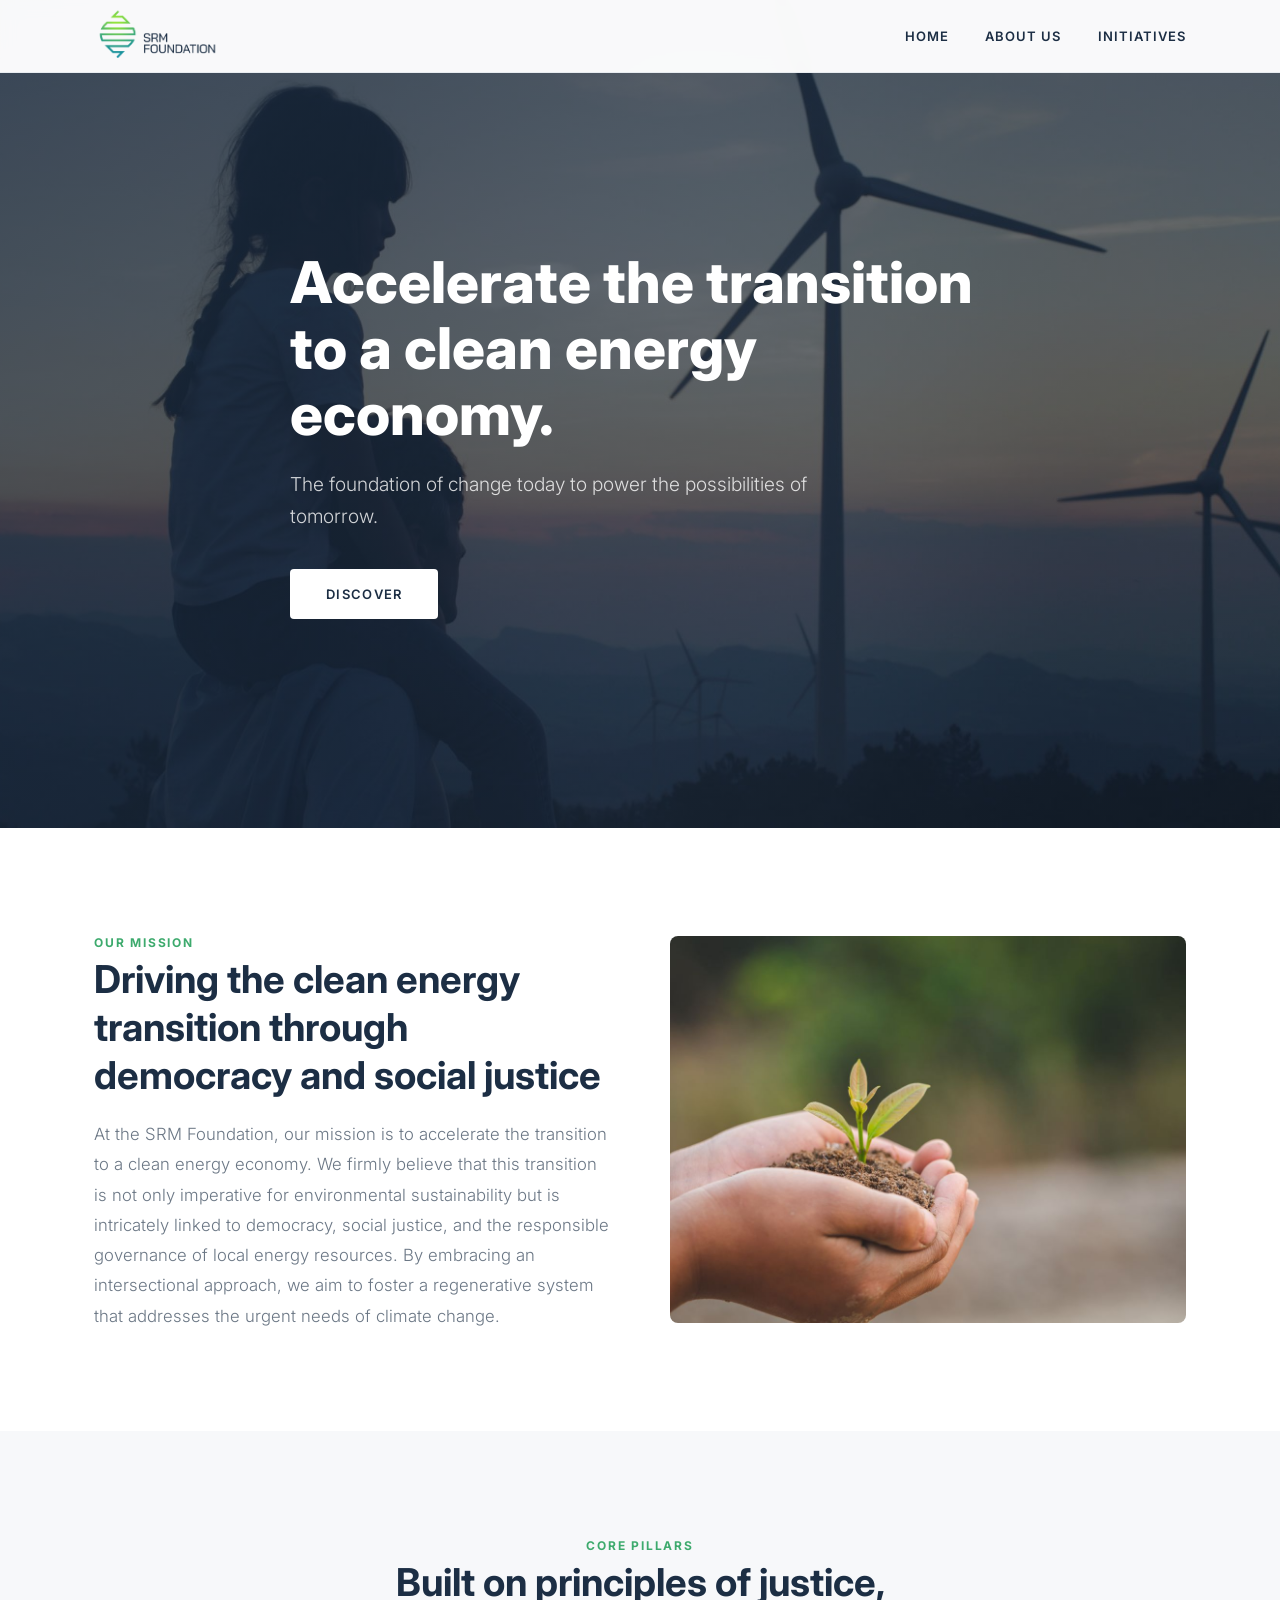
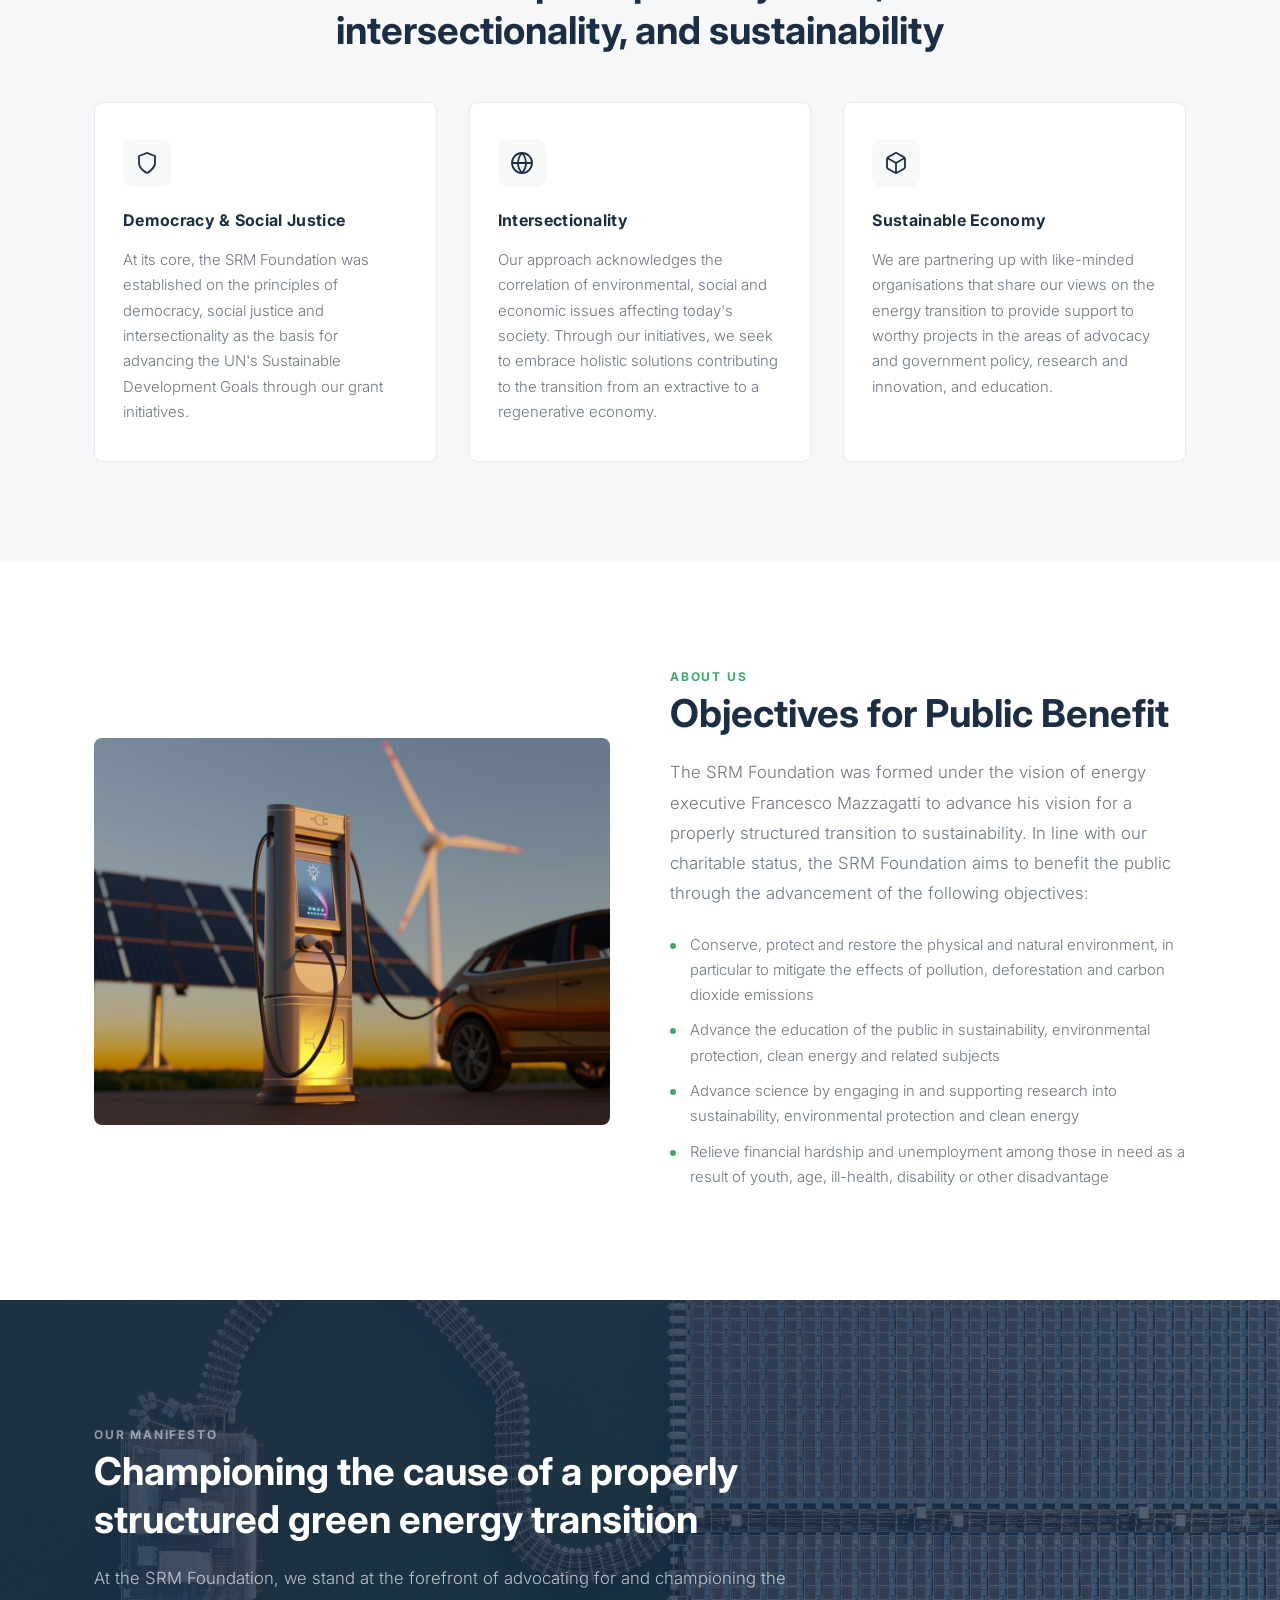
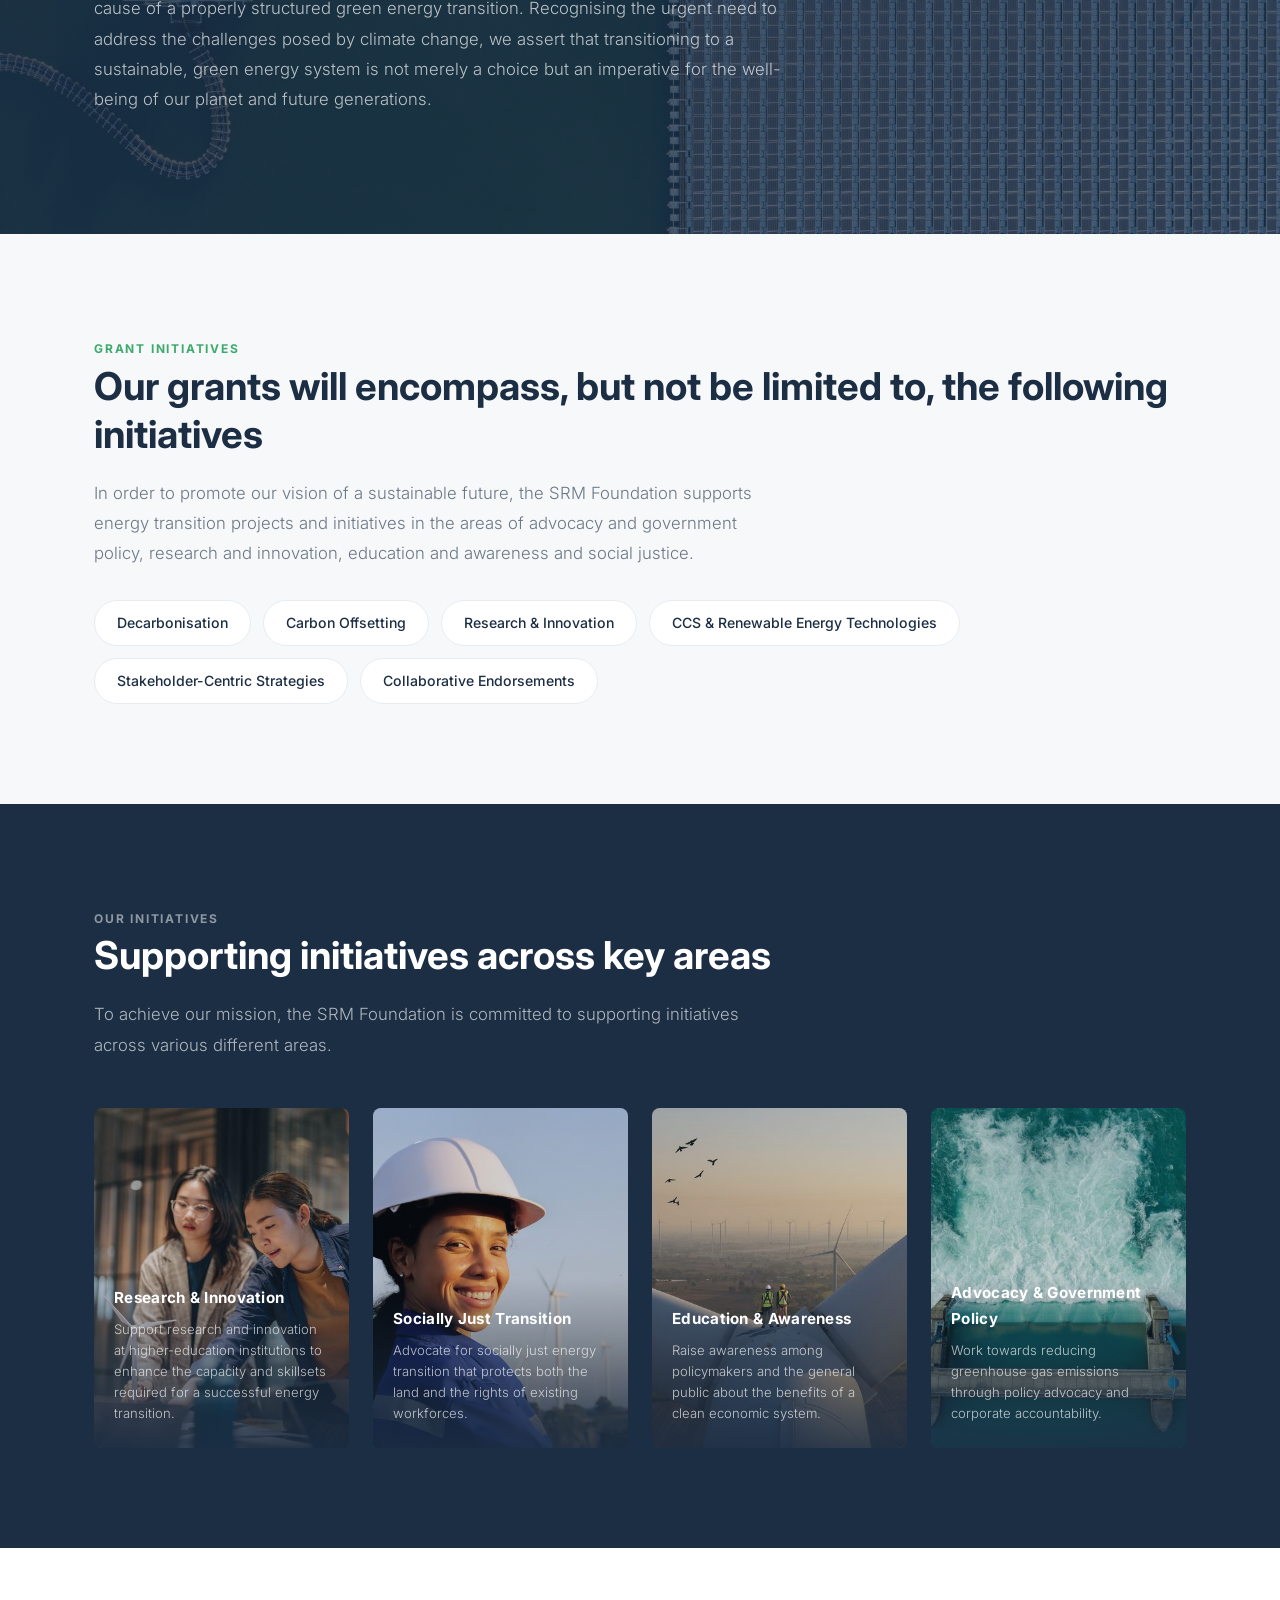
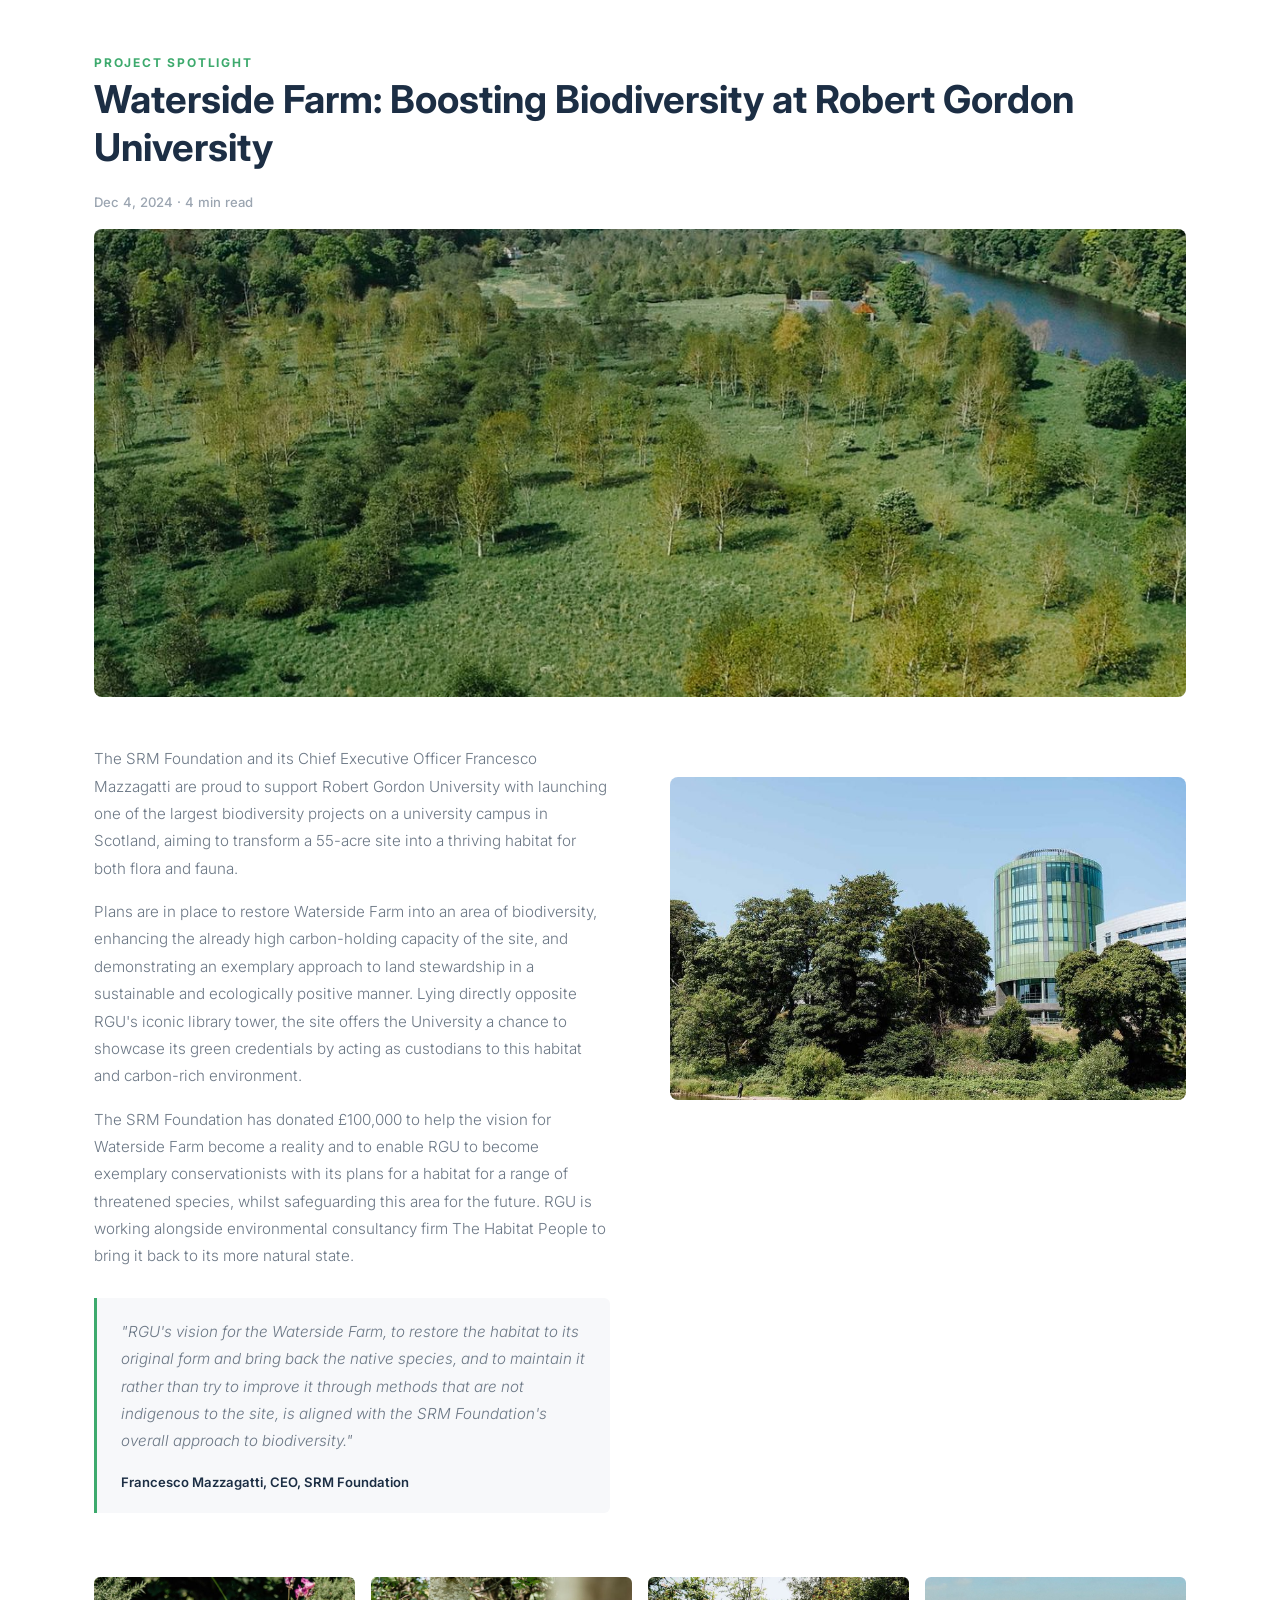
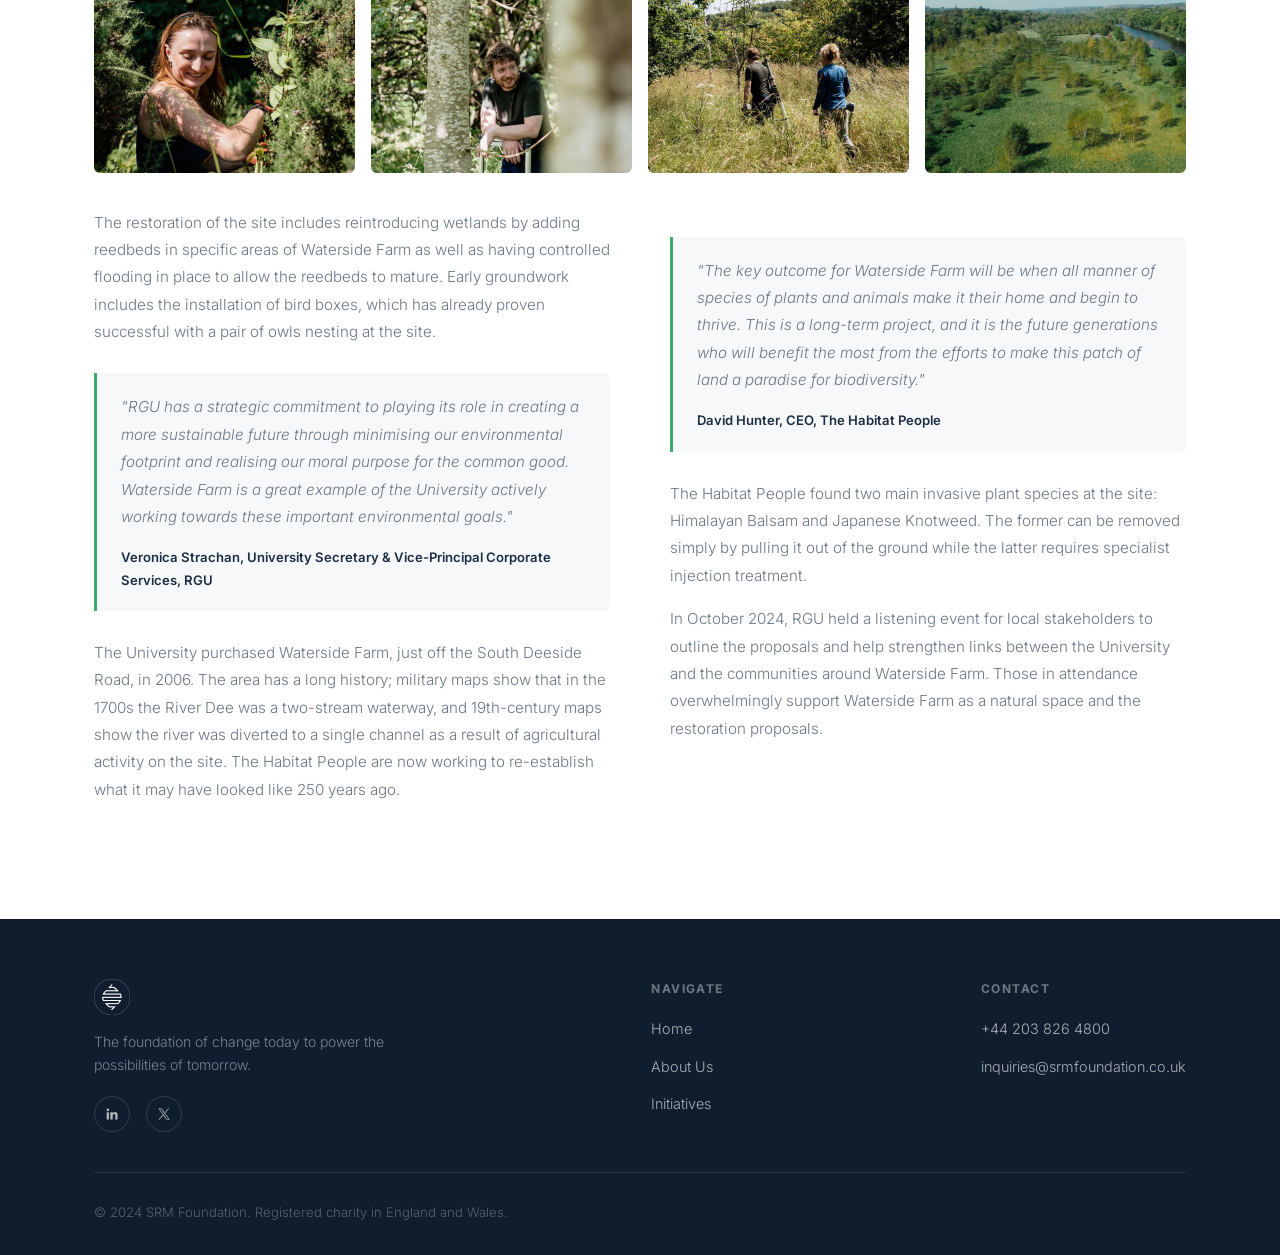
==== index.html @ 743126dc "ini" ====
<!DOCTYPE html>
<html lang="en">
<head>
<meta charset="UTF-8">
<meta name="viewport" content="width=device-width, initial-scale=1.0">
<title>SRM Foundation - Accelerating the Clean Energy Transition</title>
<link rel="icon" type="image/png" href="img/dark-logo.png">
<link href="https://fonts.googleapis.com/css2?family=Inter:wght@300;400;500;600;700;800&display=swap" rel="stylesheet">
<link rel="stylesheet" href="css/styles.css">
</head>
<body>

<!-- NAV -->
<nav id="navbar">
  <div class="nav-inner">
    <a href="#home" class="nav-logo">
      <img src="img/main-logo.png" alt="SRM Foundation">
    </a>
    <button class="nav-toggle" id="navToggle" aria-label="Menu">
      <span></span>
    </button>
    <ul class="nav-links" id="navLinks">
      <li><a href="#home">Home</a></li>
      <li><a href="#about">About Us</a></li>
      <li><a href="#initiatives">Initiatives</a></li>
    </ul>
  </div>
</nav>

<!-- HERO -->
<section class="hero" id="home">
  <div class="hero-bg"></div>
  <div class="hero-content">
    <h1>Accelerate the transition to a clean energy economy.</h1>
    <p>The foundation of change today to power the possibilities of tomorrow.</p>
    <a href="#about" class="btn btn-primary">Discover</a>
  </div>
</section>

<!-- MISSION -->
<section class="mission" id="mission">
  <div class="container">
    <div class="mission-grid">
      <div>
        <span class="section-label">Our Mission</span>
        <h2 class="section-heading">Driving the clean energy transition through democracy and social justice</h2>
        <p class="section-text">At the SRM Foundation, our mission is to accelerate the transition to a clean energy economy. We firmly believe that this transition is not only imperative for environmental sustainability but is intricately linked to democracy, social justice, and the responsible governance of local energy resources. By embracing an intersectional approach, we aim to foster a regenerative system that addresses the urgent needs of climate change.</p>
      </div>
      <div class="mission-image">
        <img src="img/seedling.jpg" alt="Hands holding a seedling - growth and sustainability">
      </div>
    </div>
  </div>
</section>

<!-- PILLARS -->
<section class="pillars" id="pillars">
  <div class="container">
    <div style="text-align:center; max-width:680px; margin:0 auto 0;">
      <span class="section-label">Core Pillars</span>
      <h2 class="section-heading">Built on principles of justice, intersectionality, and sustainability</h2>
    </div>
    <div class="pillars-grid">
      <div class="pillar-card">
        <div class="pillar-icon">
          <svg viewBox="0 0 24 24"><path d="M12 22s8-4 8-10V5l-8-3-8 3v7c0 6 8 10 8 10z"/></svg>
        </div>
        <h3>Democracy &amp; Social Justice</h3>
        <p>At its core, the SRM Foundation was established on the principles of democracy, social justice and intersectionality as the basis for advancing the UN's Sustainable Development Goals through our grant initiatives.</p>
      </div>
      <div class="pillar-card">
        <div class="pillar-icon">
          <svg viewBox="0 0 24 24"><circle cx="12" cy="12" r="10"/><path d="M2 12h20M12 2a15.3 15.3 0 0 1 4 10 15.3 15.3 0 0 1-4 10 15.3 15.3 0 0 1-4-10 15.3 15.3 0 0 1 4-10z"/></svg>
        </div>
        <h3>Intersectionality</h3>
        <p>Our approach acknowledges the correlation of environmental, social and economic issues affecting today's society. Through our initiatives, we seek to embrace holistic solutions contributing to the transition from an extractive to a regenerative economy.</p>
      </div>
      <div class="pillar-card">
        <div class="pillar-icon">
          <svg viewBox="0 0 24 24"><path d="M21 16V8a2 2 0 0 0-1-1.73l-7-4a2 2 0 0 0-2 0l-7 4A2 2 0 0 0 3 8v8a2 2 0 0 0 1 1.73l7 4a2 2 0 0 0 2 0l7-4A2 2 0 0 0 21 16z"/><polyline points="3.27 6.96 12 12.01 20.73 6.96"/><line x1="12" y1="22.08" x2="12" y2="12"/></svg>
        </div>
        <h3>Sustainable Economy</h3>
        <p>We are partnering up with like-minded organisations that share our views on the energy transition to provide support to worthy projects in the areas of advocacy and government policy, research and innovation, and education.</p>
      </div>
    </div>
  </div>
</section>

<!-- ABOUT -->
<section class="about" id="about">
  <div class="container">
    <div class="about-grid">
      <div class="about-image">
        <img src="img/turbine-workers.jpg" alt="Engineers working on wind turbine">
      </div>
      <div>
        <span class="section-label">About Us</span>
        <h2 class="section-heading">Objectives for Public Benefit</h2>
        <p class="section-text">The SRM Foundation was formed under the vision of energy executive Francesco Mazzagatti to advance his vision for a properly structured transition to sustainability. In line with our charitable status, the SRM Foundation aims to benefit the public through the advancement of the following objectives:</p>
        <ul class="objectives-list">
          <li>Conserve, protect and restore the physical and natural environment, in particular to mitigate the effects of pollution, deforestation and carbon dioxide emissions</li>
          <li>Advance the education of the public in sustainability, environmental protection, clean energy and related subjects</li>
          <li>Advance science by engaging in and supporting research into sustainability, environmental protection and clean energy</li>
          <li>Relieve financial hardship and unemployment among those in need as a result of youth, age, ill-health, disability or other disadvantage</li>
        </ul>
      </div>
    </div>
  </div>
</section>

<!-- MANIFESTO -->
<section class="manifesto">
  <div class="container">
    <span class="section-label">Our Manifesto</span>
    <h2 class="section-heading">Championing the cause of a properly structured green energy transition</h2>
    <p class="section-text">At the SRM Foundation, we stand at the forefront of advocating for and championing the cause of a properly structured green energy transition. Recognising the urgent need to address the challenges posed by climate change, we assert that transitioning to a sustainable, green energy system is not merely a choice but an imperative for the well-being of our planet and future generations.</p>
  </div>
</section>

<!-- GRANTS -->
<section class="grants">
  <div class="container">
    <span class="section-label">Grant Initiatives</span>
    <h2 class="section-heading">Our grants will encompass, but not be limited to, the following initiatives</h2>
    <p class="section-text">In order to promote our vision of a sustainable future, the SRM Foundation supports energy transition projects and initiatives in the areas of advocacy and government policy, research and innovation, education and awareness and social justice.</p>
    <div class="grants-tags">
      <span>Decarbonisation</span>
      <span>Carbon Offsetting</span>
      <span>Research &amp; Innovation</span>
      <span>CCS &amp; Renewable Energy Technologies</span>
      <span>Stakeholder-Centric Strategies</span>
      <span>Collaborative Endorsements</span>
    </div>
  </div>
</section>

<!-- INITIATIVES -->
<section class="initiatives" id="initiatives">
  <div class="container">
    <span class="section-label">Our Initiatives</span>
    <h2 class="section-heading">Supporting initiatives across key areas</h2>
    <p class="section-text">To achieve our mission, the SRM Foundation is committed to supporting initiatives across various different areas.</p>
    <div class="initiatives-grid">
      <div class="initiative-card">
        <img src="img/floating-solar.jpg" alt="Floating solar farm - Research &amp; Innovation">
        <div class="overlay">
          <h3>Research &amp; Innovation</h3>
          <p>Support research and innovation at higher-education institutions to enhance the capacity and skillsets required for a successful energy transition.</p>
        </div>
      </div>
      <div class="initiative-card">
        <img src="img/engineer-woman.jpg" alt="Wind energy engineer - Socially Just Transition">
        <div class="overlay">
          <h3>Socially Just Transition</h3>
          <p>Advocate for socially just energy transition that protects both the land and the rights of existing workforces.</p>
        </div>
      </div>
      <div class="initiative-card">
        <img src="img/team-meeting.jpg" alt="Team with wind turbine model - Education &amp; Awareness">
        <div class="overlay">
          <h3>Education &amp; Awareness</h3>
          <p>Raise awareness among policymakers and the general public about the benefits of a clean economic system.</p>
        </div>
      </div>
      <div class="initiative-card">
        <img src="img/hydro-dam.jpg" alt="Hydroelectric dam - Advocacy &amp; Government Policy">
        <div class="overlay">
          <h3>Advocacy &amp; Government Policy</h3>
          <p>Work towards reducing greenhouse gas emissions through policy advocacy and corporate accountability.</p>
        </div>
      </div>
    </div>
  </div>
</section>

<!-- PROJECT SPOTLIGHT -->
<section class="project">
  <div class="container">
    <span class="section-label">Project Spotlight</span>
    <h2 class="section-heading">Waterside Farm: Boosting Biodiversity at Robert Gordon University</h2>
    <p class="project-meta" style="margin-top:8px;">Dec 4, 2024 · 4 min read</p>

    <div class="project-hero-img">
      <img src="img/rgu-01.jpg" alt="Aerial view of Waterside Farm - 55 acres alongside the River Dee">
    </div>

    <div class="project-layout">
      <div class="project-body">
        <p>The SRM Foundation and its Chief Executive Officer Francesco Mazzagatti are proud to support Robert Gordon University with launching one of the largest biodiversity projects on a university campus in Scotland, aiming to transform a 55-acre site into a thriving habitat for both flora and fauna.</p>
        <p>Plans are in place to restore Waterside Farm into an area of biodiversity, enhancing the already high carbon-holding capacity of the site, and demonstrating an exemplary approach to land stewardship in a sustainable and ecologically positive manner. Lying directly opposite RGU's iconic library tower, the site offers the University a chance to showcase its green credentials by acting as custodians to this habitat and carbon-rich environment.</p>
        <p>The SRM Foundation has donated £100,000 to help the vision for Waterside Farm become a reality and to enable RGU to become exemplary conservationists with its plans for a habitat for a range of threatened species, whilst safeguarding this area for the future. RGU is working alongside environmental consultancy firm The Habitat People to bring it back to its more natural state.</p>
        <div class="project-quote">
          <p>"RGU's vision for the Waterside Farm, to restore the habitat to its original form and bring back the native species, and to maintain it rather than try to improve it through methods that are not indigenous to the site, is aligned with the SRM Foundation's overall approach to biodiversity."</p>
          <cite>Francesco Mazzagatti, CEO, SRM Foundation</cite>
        </div>
      </div>
      <div class="project-inline-img">
        <img src="img/rgu-02.jpg" alt="RGU's iconic library tower overlooking the River Dee and surrounding greenery">
      </div>
    </div>

    <div class="project-gallery">
      <img src="img/rgu-03.jpg" alt="Conservation volunteer working with native plants at Waterside Farm">
      <img src="img/rgu-04.jpg" alt="The Habitat People team member among the trees at Waterside Farm">
      <img src="img/rgu-05.jpg" alt="Fieldwork - walking through the tall grasses of Waterside Farm">
      <img src="img/rgu-01.jpg" alt="Aerial overview of the Waterside Farm restoration site">
    </div>

    <div class="project-layout">
      <div class="project-body">
        <p>The restoration of the site includes reintroducing wetlands by adding reedbeds in specific areas of Waterside Farm as well as having controlled flooding in place to allow the reedbeds to mature. Early groundwork includes the installation of bird boxes, which has already proven successful with a pair of owls nesting at the site.</p>
        <div class="project-quote">
          <p>"RGU has a strategic commitment to playing its role in creating a more sustainable future through minimising our environmental footprint and realising our moral purpose for the common good. Waterside Farm is a great example of the University actively working towards these important environmental goals."</p>
          <cite>Veronica Strachan, University Secretary &amp; Vice-Principal Corporate Services, RGU</cite>
        </div>
        <p>The University purchased Waterside Farm, just off the South Deeside Road, in 2006. The area has a long history; military maps show that in the 1700s the River Dee was a two-stream waterway, and 19th-century maps show the river was diverted to a single channel as a result of agricultural activity on the site. The Habitat People are now working to re-establish what it may have looked like 250 years ago.</p>
      </div>
      <div class="project-body">
        <div class="project-quote">
          <p>"The key outcome for Waterside Farm will be when all manner of species of plants and animals make it their home and begin to thrive. This is a long-term project, and it is the future generations who will benefit the most from the efforts to make this patch of land a paradise for biodiversity."</p>
          <cite>David Hunter, CEO, The Habitat People</cite>
        </div>
        <p>The Habitat People found two main invasive plant species at the site: Himalayan Balsam and Japanese Knotweed. The former can be removed simply by pulling it out of the ground while the latter requires specialist injection treatment.</p>
        <p>In October 2024, RGU held a listening event for local stakeholders to outline the proposals and help strengthen links between the University and the communities around Waterside Farm. Those in attendance overwhelmingly support Waterside Farm as a natural space and the restoration proposals.</p>
      </div>
    </div>
  </div>
</section>

<!-- FOOTER -->
<footer>
  <div class="container">
    <div class="footer-top">
      <div>
        <div class="footer-logo">
          <img src="img/white-logo.png" alt="SRM Foundation">
        </div>
        <p class="footer-tagline">The foundation of change today to power the possibilities of tomorrow.</p>
        <div class="footer-social" style="margin-top:20px;">
          <a href="https://www.linkedin.com/company/the-srm-foundation/about/" aria-label="LinkedIn" target="_blank" rel="noopener noreferrer"><img src="img/linkedin.png" alt="LinkedIn"></a>
          <a href="https://x.com/foundationsrm" aria-label="Twitter" target="_blank" rel="noopener noreferrer"><img src="img/twitter.png" alt="Twitter"></a>
        </div>
      </div>
      <div class="footer-nav">
        <h4>Navigate</h4>
        <ul>
          <li><a href="#home">Home</a></li>
          <li><a href="#about">About Us</a></li>
          <li><a href="#initiatives">Initiatives</a></li>
        </ul>
      </div>
      <div class="footer-nav">
        <h4>Contact</h4>
        <ul>
          <li><a href="tel:+442038264800">+44 203 826 4800</a></li>
          <li><a href="mailto:inquiries@srmfoundation.co.uk">inquiries@srmfoundation.co.uk</a></li>
        </ul>
      </div>
    </div>
    <div class="footer-bottom">
      <p>&copy; 2024 SRM Foundation. Registered charity in England and Wales.</p>
    </div>
  </div>
</footer>

<script>
// Navbar scroll effect
const nav = document.getElementById('navbar');
window.addEventListener('scroll', () => {
  nav.classList.toggle('scrolled', window.scrollY > 40);
});

// Mobile menu toggle
const toggle = document.getElementById('navToggle');
const links = document.getElementById('navLinks');
toggle.addEventListener('click', () => {
  links.classList.toggle('open');
});

// Close mobile menu on link click
links.querySelectorAll('a').forEach(a => {
  a.addEventListener('click', () => links.classList.remove('open'));
});
</script>
</body>
</html>
---- css/styles.css ----
*, *::before, *::after { margin: 0; padding: 0; box-sizing: border-box; }

:root {
  --navy: #1C2E44;
  --navy-light: #2A4466;
  --navy-dark: #0F1D2E;
  --grey-100: #F7F8FA;
  --grey-200: #E8ECF0;
  --grey-300: #D1D7DF;
  --grey-400: #9BA5B1;
  --grey-500: #6B7785;
  --grey-600: #4A5568;
  --white: #FFFFFF;
  --green-accent: #3DAA6D;
}

html { scroll-behavior: smooth; }

body {
  font-family: 'Inter', -apple-system, BlinkMacSystemFont, sans-serif;
  color: var(--grey-600);
  line-height: 1.7;
  font-weight: 400;
  font-size: 16px;
}

img { max-width: 100%; height: auto; display: block; }
a { color: inherit; text-decoration: none; }

.container {
  max-width: 1140px;
  margin: 0 auto;
  padding: 0 24px;
}

/* ─── NAV ─── */
nav {
  position: fixed;
  top: 0; left: 0; right: 0;
  z-index: 100;
  background: rgba(255,255,255,0.97);
  backdrop-filter: blur(8px);
  border-bottom: 1px solid var(--grey-200);
  transition: box-shadow 0.3s;
}
nav.scrolled { box-shadow: 0 2px 20px rgba(0,0,0,0.08); }

.nav-inner {
  max-width: 1140px;
  margin: 0 auto;
  padding: 0 24px;
  display: flex;
  align-items: center;
  justify-content: space-between;
  height: 72px;
}

.nav-logo img { height: 60px; width: auto; }

.nav-links { display: flex; gap: 36px; list-style: none; }
.nav-links a {
  font-size: 13px;
  font-weight: 600;
  letter-spacing: 0.08em;
  text-transform: uppercase;
  color: var(--navy);
  transition: color 0.2s;
}
.nav-links a:hover { color: var(--green-accent); }

.nav-toggle {
  display: none;
  background: none; border: none; cursor: pointer;
  width: 28px; height: 20px;
  position: relative;
}
.nav-toggle span,
.nav-toggle::before,
.nav-toggle::after {
  display: block;
  width: 28px; height: 2px;
  background: var(--navy);
  position: absolute; left: 0;
  transition: 0.3s;
}
.nav-toggle::before, .nav-toggle::after { content: ''; }
.nav-toggle span { top: 9px; }
.nav-toggle::before { top: 0; }
.nav-toggle::after { top: 18px; }

/* ─── HERO ─── */
.hero {
  position: relative;
  min-height: 92vh;
  display: flex;
  align-items: center;
  overflow: hidden;
  background: var(--navy-dark);
}

.hero-bg {
  position: absolute; inset: 0;
  background: url('../img/hero-sunset.jpg') center/cover no-repeat;
}
.hero-bg::after {
  content: '';
  position: absolute; inset: 0;
  background: linear-gradient(135deg, rgba(28,46,68,0.82) 0%, rgba(28,46,68,0.5) 100%);
}

.hero-content {
  position: relative; z-index: 2;
  max-width: 1140px;
  margin: 0 auto;
  padding: 120px 24px 80px;
}

.hero h1 {
  font-size: clamp(2.4rem, 5vw, 3.6rem);
  font-weight: 800;
  color: var(--white);
  line-height: 1.15;
  max-width: 700px;
  margin-bottom: 20px;
}

.hero p {
  font-size: clamp(1.05rem, 2vw, 1.2rem);
  color: rgba(255,255,255,0.8);
  font-weight: 300;
  max-width: 540px;
  margin-bottom: 36px;
  line-height: 1.7;
}

.btn {
  display: inline-block;
  padding: 14px 36px;
  font-family: 'Inter', sans-serif;
  font-size: 13px;
  font-weight: 600;
  letter-spacing: 0.1em;
  text-transform: uppercase;
  border-radius: 4px;
  transition: all 0.25s;
  cursor: pointer;
  border: none;
}

.btn-primary {
  background: var(--white);
  color: var(--navy);
}
.btn-primary:hover { background: var(--grey-200); }

.btn-outline {
  background: transparent;
  color: var(--navy);
  border: 2px solid var(--navy);
}
.btn-outline:hover {
  background: var(--navy);
  color: var(--white);
}

.btn-outline-white {
  background: transparent;
  color: var(--white);
  border: 2px solid rgba(255,255,255,0.5);
}
.btn-outline-white:hover {
  background: var(--white);
  color: var(--navy);
}

/* ─── SECTIONS ─── */
section { padding: 100px 0; }

.section-label {
  font-size: 12px;
  font-weight: 700;
  letter-spacing: 0.15em;
  text-transform: uppercase;
  color: var(--green-accent);
  margin-bottom: 12px;
}

.section-heading {
  font-size: clamp(1.8rem, 3.5vw, 2.4rem);
  font-weight: 700;
  color: var(--navy);
  line-height: 1.25;
  margin-bottom: 20px;
}

.section-text {
  font-size: 1.05rem;
  color: var(--grey-500);
  max-width: 680px;
  line-height: 1.8;
  font-weight: 300;
}

/* ─── MISSION ─── */
.mission {
  background: var(--white);
}

.mission-grid {
  display: grid;
  grid-template-columns: 1fr 1fr;
  gap: 60px;
  align-items: center;
}

.mission-image {
  border-radius: 8px;
  overflow: hidden;
}
.mission-image img {
  width: 100%;
  aspect-ratio: 4/3;
  object-fit: cover;
}

/* ─── PILLARS ─── */
.pillars {
  background: var(--grey-100);
}

.pillars-grid {
  display: grid;
  grid-template-columns: repeat(3, 1fr);
  gap: 32px;
  margin-top: 48px;
}

.pillar-card {
  background: var(--white);
  border-radius: 8px;
  padding: 36px 28px;
  border: 1px solid var(--grey-200);
  transition: box-shadow 0.3s, transform 0.3s;
}
.pillar-card:hover {
  box-shadow: 0 8px 30px rgba(0,0,0,0.06);
  transform: translateY(-4px);
}

.pillar-card h3 {
  font-size: 1rem;
  font-weight: 700;
  color: var(--navy);
  margin-bottom: 14px;
  letter-spacing: 0.02em;
}

.pillar-card p {
  font-size: 0.93rem;
  color: var(--grey-500);
  line-height: 1.7;
  font-weight: 300;
}

.pillar-icon {
  width: 48px; height: 48px;
  border-radius: 10px;
  display: flex;
  align-items: center;
  justify-content: center;
  margin-bottom: 20px;
  background: var(--grey-100);
}

.pillar-icon svg { width: 24px; height: 24px; stroke: var(--navy); fill: none; stroke-width: 1.8; }

/* ─── ABOUT ─── */
.about { background: var(--white); }

.about-grid {
  display: grid;
  grid-template-columns: 1fr 1fr;
  gap: 60px;
  align-items: center;
}

.about-image {
  border-radius: 8px;
  overflow: hidden;
}
.about-image img {
  width: 100%;
  aspect-ratio: 4/3;
  object-fit: cover;
}

.objectives-list {
  margin-top: 24px;
  padding-left: 0;
  list-style: none;
}
.objectives-list li {
  position: relative;
  padding-left: 20px;
  margin-bottom: 10px;
  font-size: 0.93rem;
  color: var(--grey-500);
  font-weight: 300;
  line-height: 1.7;
}
.objectives-list li::before {
  content: '';
  position: absolute;
  left: 0; top: 10px;
  width: 6px; height: 6px;
  border-radius: 50%;
  background: var(--green-accent);
}

/* ─── INITIATIVES ─── */
.initiatives {
  background: var(--navy);
  color: var(--white);
}
.initiatives .section-label { color: rgba(255,255,255,0.5); }
.initiatives .section-heading { color: var(--white); }
.initiatives .section-text { color: rgba(255,255,255,0.65); }

.initiatives-grid {
  display: grid;
  grid-template-columns: repeat(4, 1fr);
  gap: 24px;
  margin-top: 48px;
}

.initiative-card {
  position: relative;
  border-radius: 8px;
  overflow: hidden;
  aspect-ratio: 3/4;
}

.initiative-card img {
  position: absolute; inset: 0;
  width: 100%; height: 100%;
  object-fit: cover;
  transition: transform 0.4s;
}
.initiative-card:hover img { transform: scale(1.05); }

.initiative-card .overlay {
  position: absolute; inset: 0;
  background: linear-gradient(to top, rgba(28,46,68,0.9) 0%, rgba(28,46,68,0.2) 50%);
  display: flex;
  flex-direction: column;
  justify-content: flex-end;
  padding: 24px 20px;
}

.initiative-card h3 {
  font-size: 0.95rem;
  font-weight: 700;
  color: var(--white);
  margin-bottom: 8px;
  letter-spacing: 0.02em;
}

.initiative-card p {
  font-size: 0.82rem;
  color: rgba(255,255,255,0.7);
  line-height: 1.6;
  font-weight: 300;
}

/* ─── PROJECT SPOTLIGHT ─── */
.project { background: var(--white); }

.project-layout {
  display: grid;
  grid-template-columns: 1fr 1fr;
  gap: 60px;
  align-items: start;
}

.project-hero-img {
  border-radius: 8px;
  overflow: hidden;
  margin-bottom: 48px;
}
.project-hero-img img {
  width: 100%;
  aspect-ratio: 21/9;
  object-fit: cover;
}

.project-gallery {
  display: grid;
  grid-template-columns: repeat(4, 1fr);
  gap: 16px;
  margin: 36px 0;
}
.project-gallery img {
  width: 100%;
  aspect-ratio: 4/3;
  object-fit: cover;
  border-radius: 6px;
}

.project-inline-img {
  border-radius: 8px;
  overflow: hidden;
  margin: 32px 0;
}
.project-inline-img img {
  width: 100%;
  aspect-ratio: 16/10;
  object-fit: cover;
}

@media (max-width: 640px) {
  .project-gallery { grid-template-columns: 1fr 1fr; }
}

.project-meta {
  font-size: 0.82rem;
  color: var(--grey-400);
  font-weight: 500;
  margin-bottom: 16px;
}

.project-quote {
  margin: 28px 0;
  padding: 20px 24px;
  border-left: 3px solid var(--green-accent);
  background: var(--grey-100);
  border-radius: 0 6px 6px 0;
}

.project-quote p {
  font-size: 0.95rem;
  color: var(--grey-600);
  font-style: italic;
  line-height: 1.7;
  font-weight: 300;
}

.project-quote cite {
  display: block;
  margin-top: 10px;
  font-size: 0.82rem;
  font-style: normal;
  font-weight: 600;
  color: var(--navy);
}

.project-body p {
  font-size: 0.95rem;
  color: var(--grey-500);
  line-height: 1.8;
  font-weight: 300;
  margin-bottom: 16px;
}

@media (max-width: 960px) {
  .project-layout { grid-template-columns: 1fr; gap: 40px; }
}

/* ─── GRANTS ─── */
.grants { background: var(--grey-100); }

.grants-tags {
  display: flex;
  flex-wrap: wrap;
  gap: 12px;
  margin-top: 32px;
}

.grants-tags span {
  display: inline-block;
  padding: 10px 22px;
  background: var(--white);
  border: 1px solid var(--grey-200);
  border-radius: 100px;
  font-size: 0.88rem;
  font-weight: 500;
  color: var(--navy);
  transition: all 0.2s;
}
.grants-tags span:hover {
  background: var(--navy);
  color: var(--white);
  border-color: var(--navy);
}

/* ─── NEWS ─── */
.news { background: var(--white); }

.news-card {
  display: grid;
  grid-template-columns: 400px 1fr;
  gap: 48px;
  align-items: center;
  background: var(--grey-100);
  border-radius: 12px;
  overflow: hidden;
  margin-top: 40px;
}

.news-card-image img {
  width: 100%; height: 100%;
  object-fit: cover;
  min-height: 320px;
}

.news-card-content { padding: 40px 40px 40px 0; }

.news-meta {
  font-size: 0.82rem;
  color: var(--grey-400);
  font-weight: 500;
  margin-bottom: 14px;
}

.news-card-content h3 {
  font-size: 1.25rem;
  font-weight: 700;
  color: var(--navy);
  line-height: 1.4;
  margin-bottom: 16px;
}

.news-card-content p {
  font-size: 0.93rem;
  color: var(--grey-500);
  line-height: 1.7;
  font-weight: 300;
  margin-bottom: 24px;
}

.read-more {
  font-size: 0.85rem;
  font-weight: 600;
  color: var(--navy);
  letter-spacing: 0.05em;
  text-transform: uppercase;
  display: inline-flex;
  align-items: center;
  gap: 8px;
}
.read-more:hover { color: var(--green-accent); }

/* ─── MANIFESTO ─── */
.manifesto {
  position: relative;
  padding: 120px 0;
  background: url('../img/windfarm-hills.jpg') center/cover no-repeat;
  color: var(--white);
}
.manifesto::before {
  content: '';
  position: absolute; inset: 0;
  background: linear-gradient(135deg, rgba(28,46,68,0.88) 0%, rgba(28,46,68,0.7) 100%);
}
.manifesto .container { position: relative; z-index: 2; }
.manifesto .section-label { color: rgba(255,255,255,0.5); }
.manifesto .section-heading { color: var(--white); max-width: 700px; }
.manifesto .section-text { color: rgba(255,255,255,0.7); max-width: 700px; }

/* ─── NEWSLETTER ─── */
.newsletter {
  background: var(--navy);
  padding: 80px 0;
}
.newsletter-inner {
  text-align: center;
  max-width: 560px;
  margin: 0 auto;
}
.newsletter .section-heading { color: var(--white); }
.newsletter p {
  color: rgba(255,255,255,0.6);
  font-weight: 300;
  margin-bottom: 32px;
}

.newsletter-form {
  display: flex;
  gap: 12px;
  max-width: 480px;
  margin: 0 auto;
}

.newsletter-form input {
  flex: 1;
  padding: 14px 20px;
  font-family: 'Inter', sans-serif;
  font-size: 0.93rem;
  border: 1px solid rgba(255,255,255,0.2);
  border-radius: 4px;
  background: rgba(255,255,255,0.08);
  color: var(--white);
  outline: none;
  transition: border-color 0.2s;
}
.newsletter-form input::placeholder { color: rgba(255,255,255,0.4); }
.newsletter-form input:focus { border-color: rgba(255,255,255,0.5); }

.newsletter-form button {
  padding: 14px 28px;
  font-family: 'Inter', sans-serif;
  font-size: 13px;
  font-weight: 600;
  letter-spacing: 0.08em;
  text-transform: uppercase;
  background: var(--white);
  color: var(--navy);
  border: none;
  border-radius: 4px;
  cursor: pointer;
  transition: background 0.2s;
}
.newsletter-form button:hover { background: var(--grey-200); }

/* ─── FOOTER ─── */
footer {
  background: var(--navy-dark);
  padding: 60px 0 32px;
}

.footer-top {
  display: flex;
  justify-content: space-between;
  align-items: flex-start;
  padding-bottom: 40px;
  border-bottom: 1px solid rgba(255,255,255,0.1);
  gap: 40px;
  flex-wrap: wrap;
}

.footer-logo img { height: 36px; width: auto; margin-bottom: 16px; }
.footer-tagline {
  font-size: 0.88rem;
  color: rgba(255,255,255,0.45);
  font-weight: 300;
  max-width: 300px;
  line-height: 1.6;
}

.footer-nav h4 {
  font-size: 12px;
  font-weight: 700;
  letter-spacing: 0.12em;
  text-transform: uppercase;
  color: rgba(255,255,255,0.4);
  margin-bottom: 16px;
}
.footer-nav ul { list-style: none; }
.footer-nav li { margin-bottom: 10px; }
.footer-nav a {
  font-size: 0.9rem;
  color: rgba(255,255,255,0.65);
  font-weight: 300;
  transition: color 0.2s;
}
.footer-nav a:hover { color: var(--white); }

.footer-social { display: flex; gap: 16px; margin-top: 8px; }
.footer-social a {
  width: 36px; height: 36px;
  display: flex;
  align-items: center;
  justify-content: center;
  border-radius: 50%;
  border: 1px solid rgba(255,255,255,0.15);
  transition: all 0.2s;
}
.footer-social a:hover {
  background: rgba(255,255,255,0.1);
  border-color: rgba(255,255,255,0.3);
}
.footer-social img { width: 16px; height: 16px; filter: brightness(0) invert(1); opacity: 0.7; }

.footer-bottom {
  display: flex;
  justify-content: space-between;
  align-items: center;
  padding-top: 28px;
  flex-wrap: wrap;
  gap: 12px;
}

.footer-bottom p {
  font-size: 0.82rem;
  color: rgba(255,255,255,0.3);
  font-weight: 300;
}

/* ─── RESPONSIVE ─── */
@media (max-width: 960px) {
  .mission-grid,
  .about-grid { grid-template-columns: 1fr; gap: 40px; }
  .about-grid .about-image { order: -1; }

  .pillars-grid { grid-template-columns: 1fr 1fr; }

  .initiatives-grid { grid-template-columns: 1fr 1fr; }

  .news-card { grid-template-columns: 1fr; }
  .news-card-content { padding: 28px; }
}

@media (max-width: 640px) {
  section { padding: 64px 0; }

  .nav-links {
    display: none;
    position: absolute;
    top: 72px; left: 0; right: 0;
    background: var(--white);
    flex-direction: column;
    padding: 20px 24px;
    gap: 0;
    border-bottom: 1px solid var(--grey-200);
  }
  .nav-links.open { display: flex; }
  .nav-links li { padding: 12px 0; border-bottom: 1px solid var(--grey-200); }
  .nav-links li:last-child { border-bottom: none; }
  .nav-toggle { display: block; }

  .hero { min-height: 80vh; }
  .hero-content { padding: 100px 24px 60px; }

  .pillars-grid { grid-template-columns: 1fr; }
  .initiatives-grid { grid-template-columns: 1fr; }
  .initiative-card { aspect-ratio: 16/9; }

  .newsletter-form { flex-direction: column; }

  .footer-top { flex-direction: column; }
}
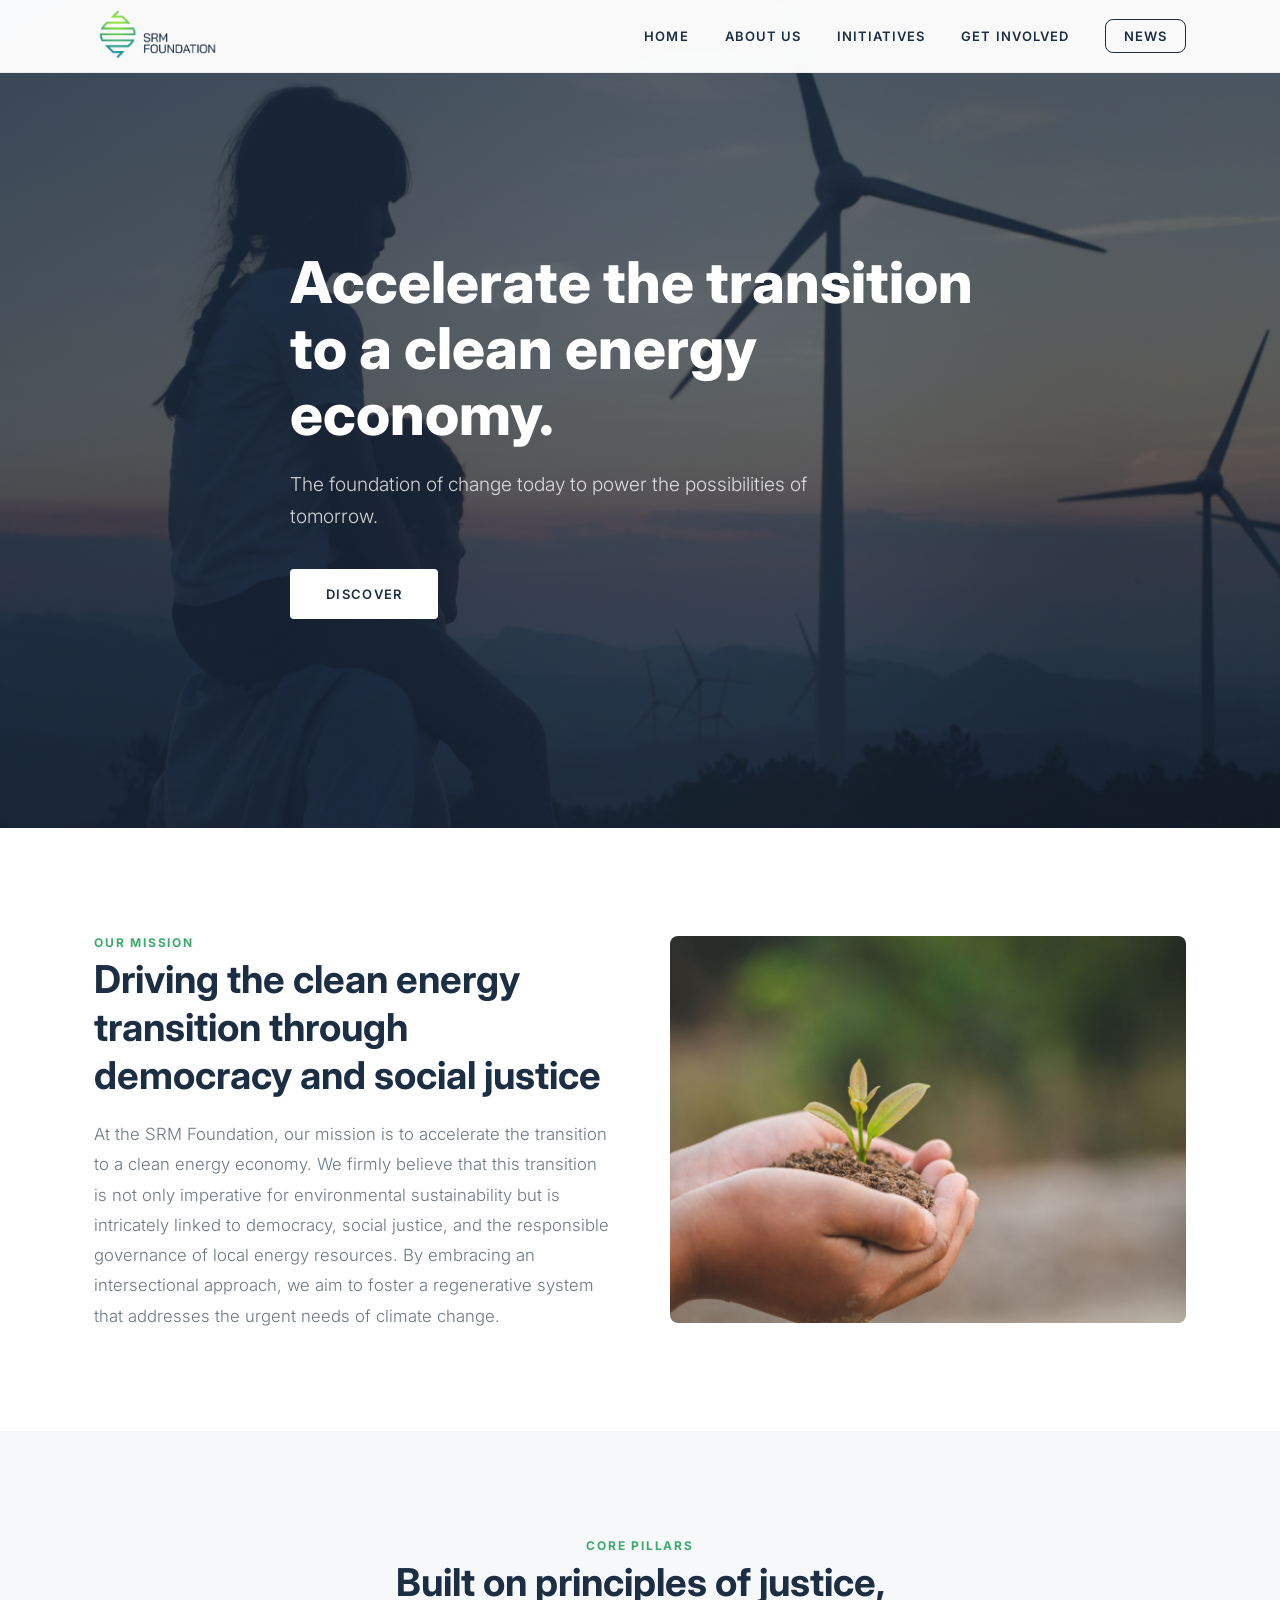
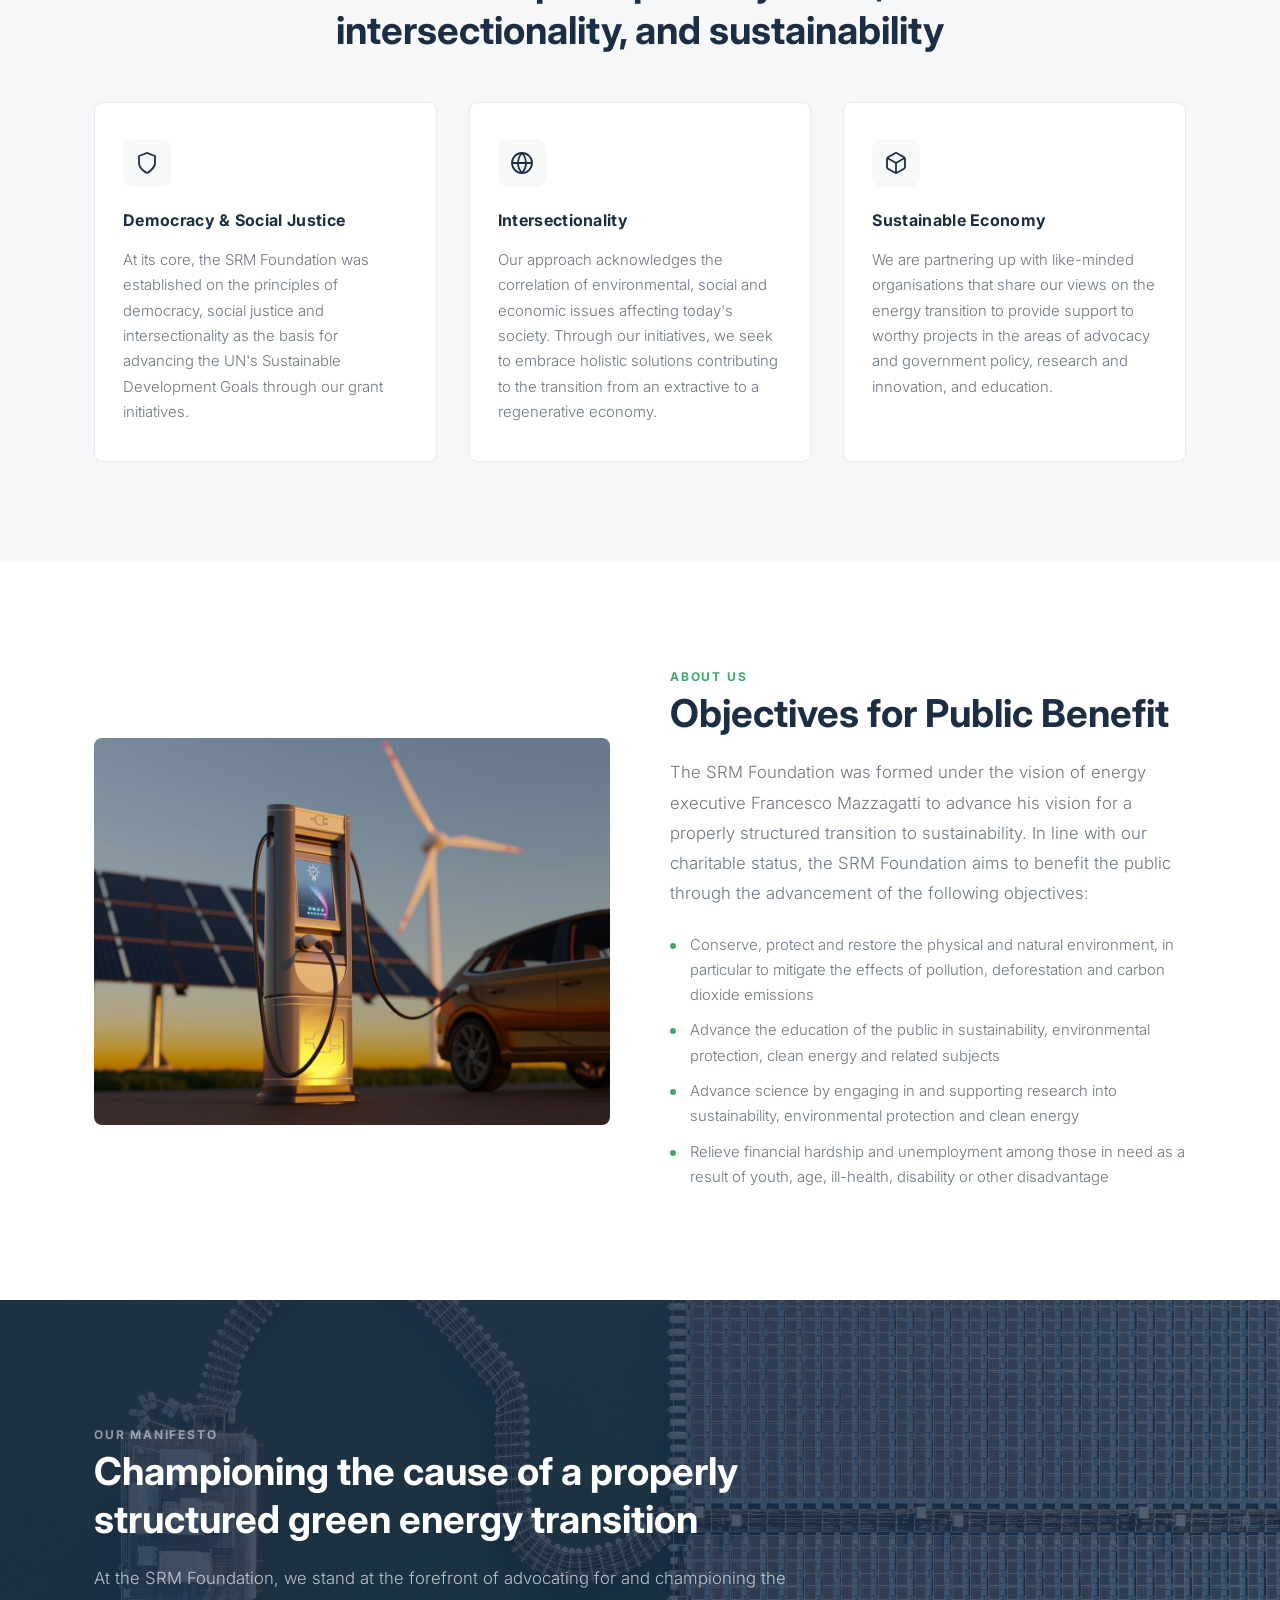
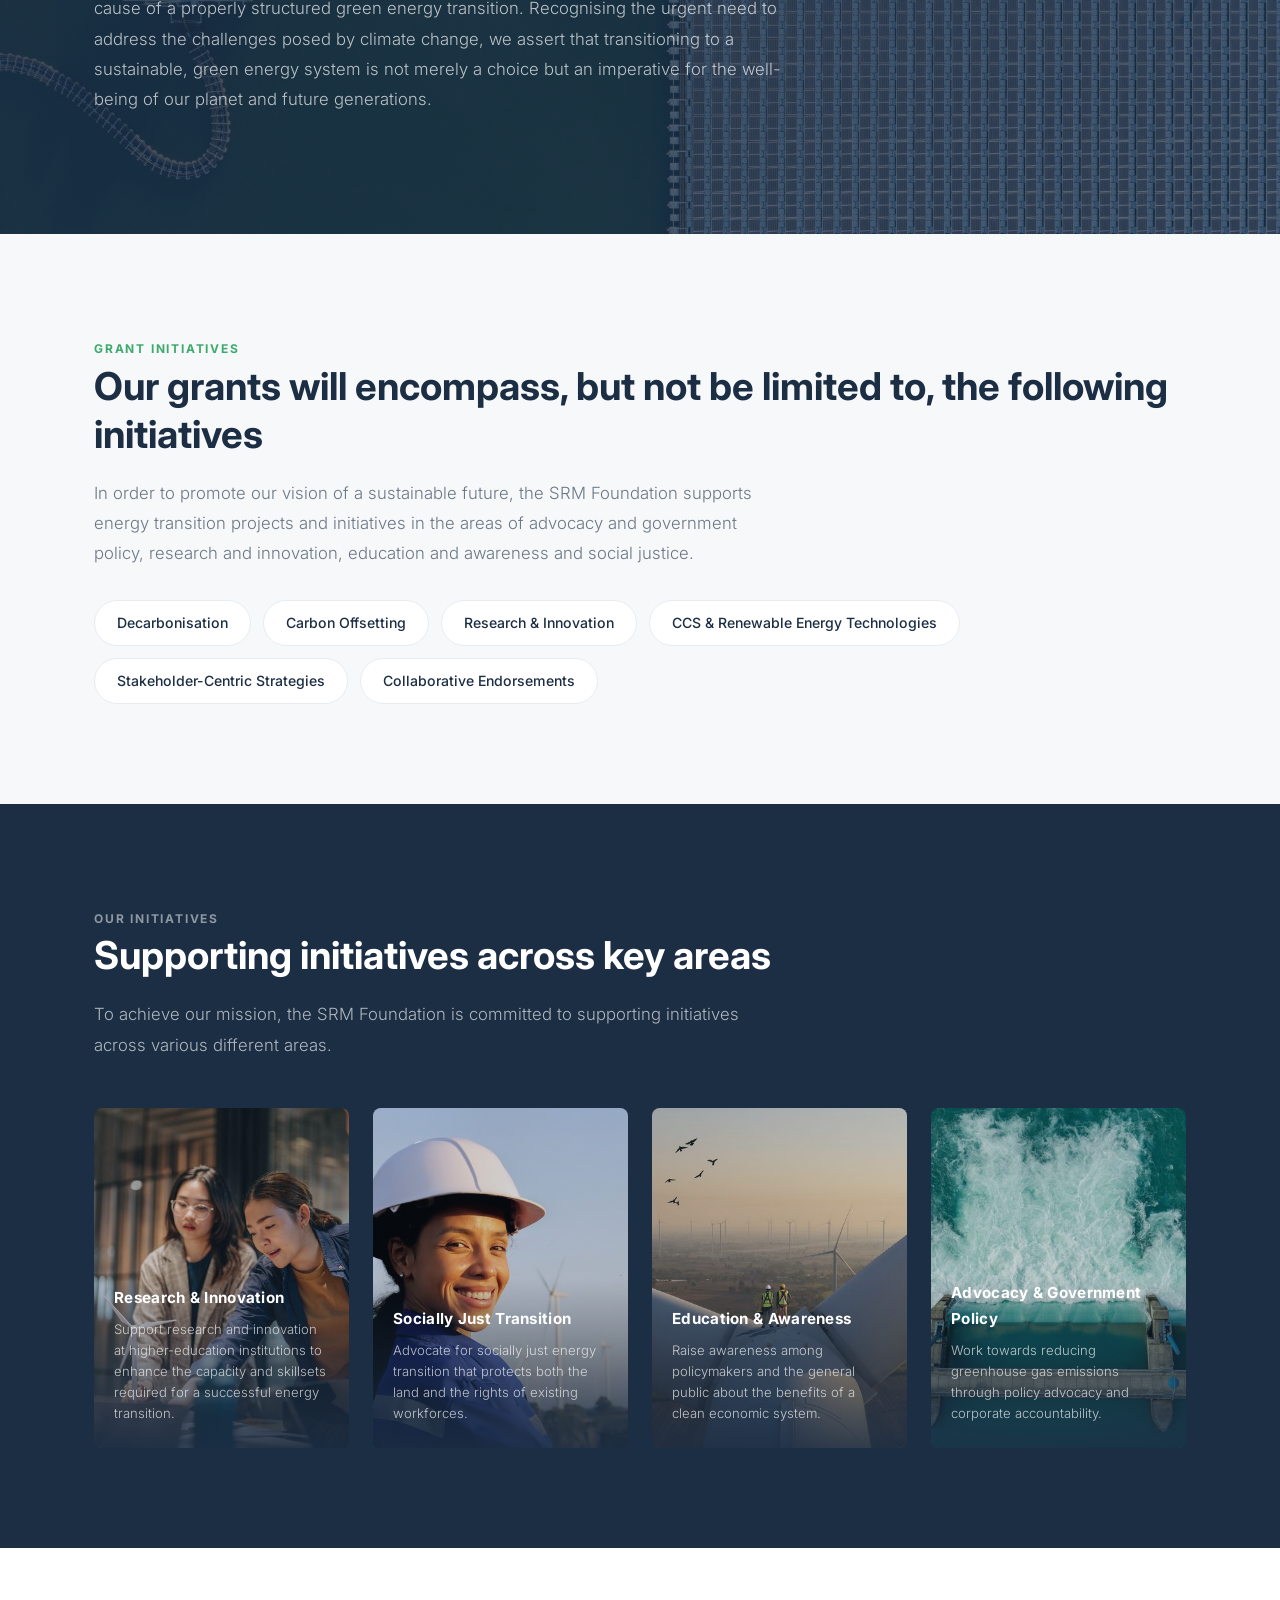
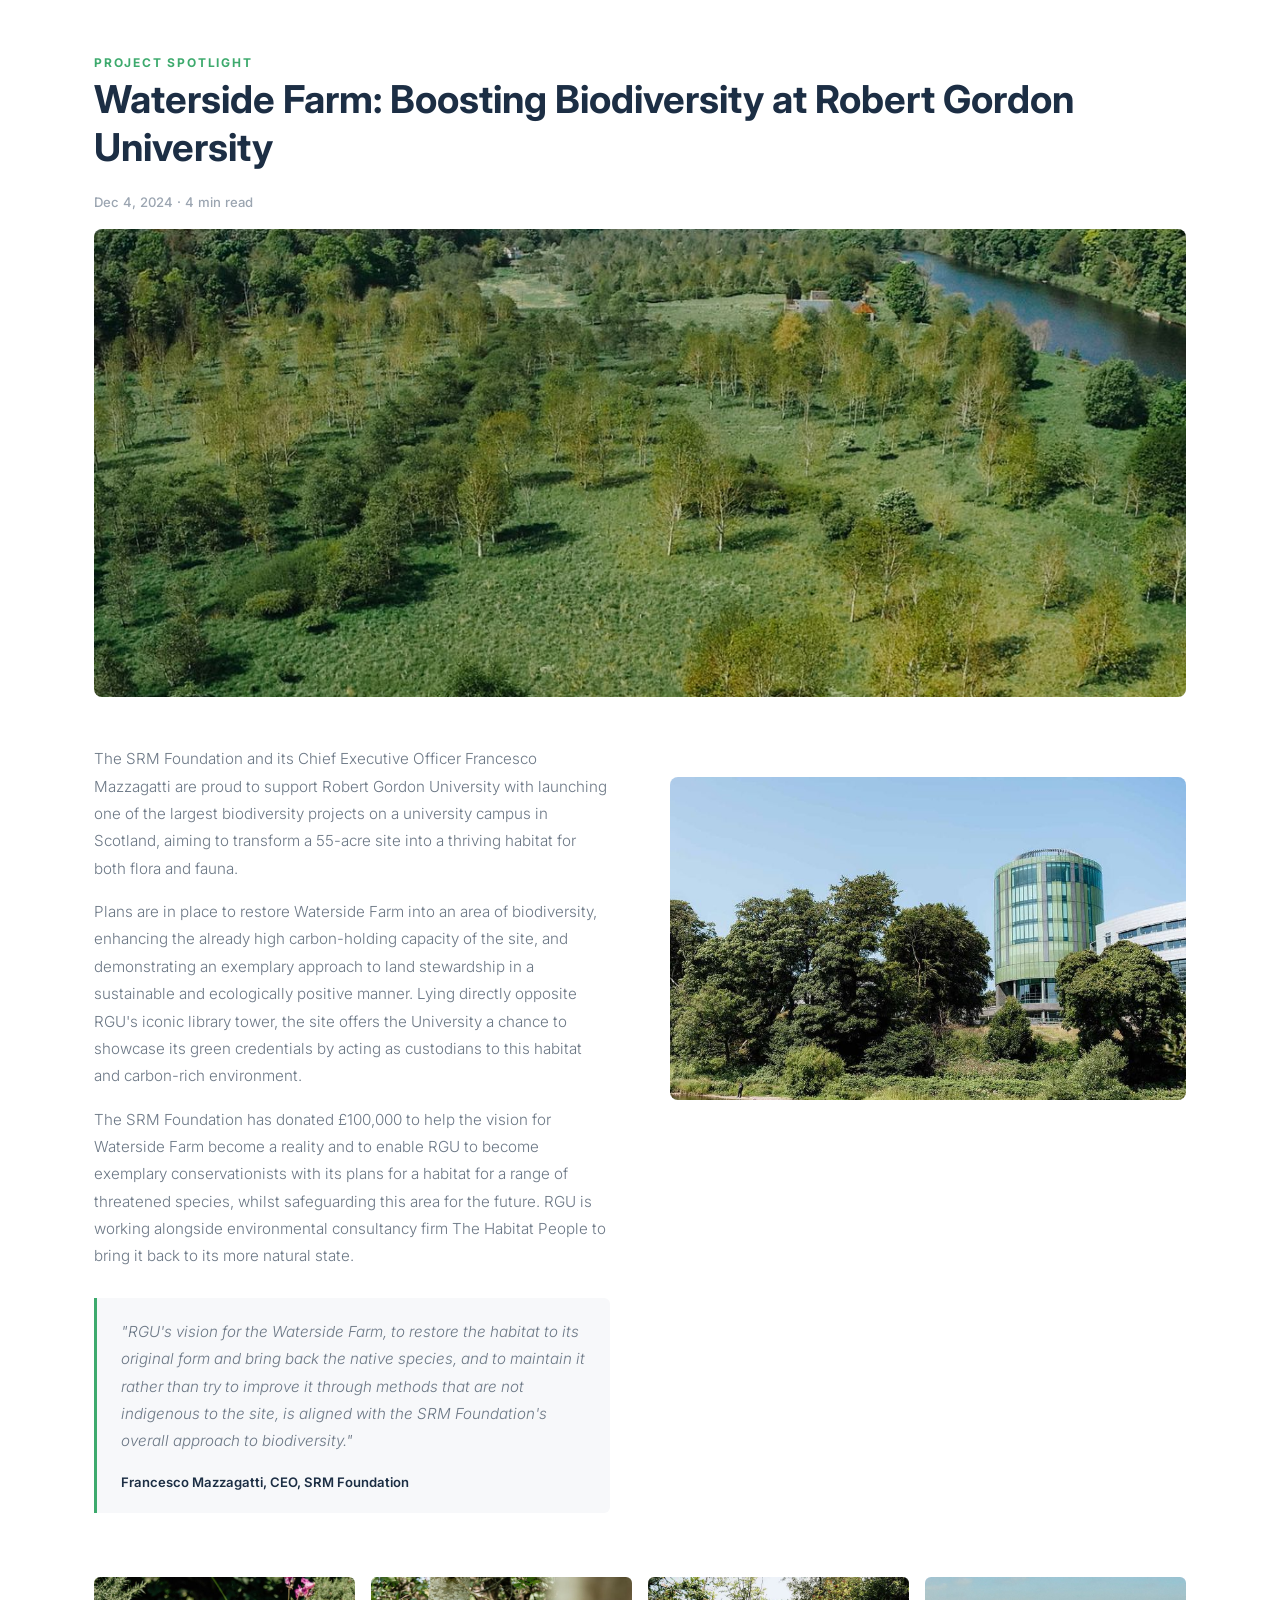
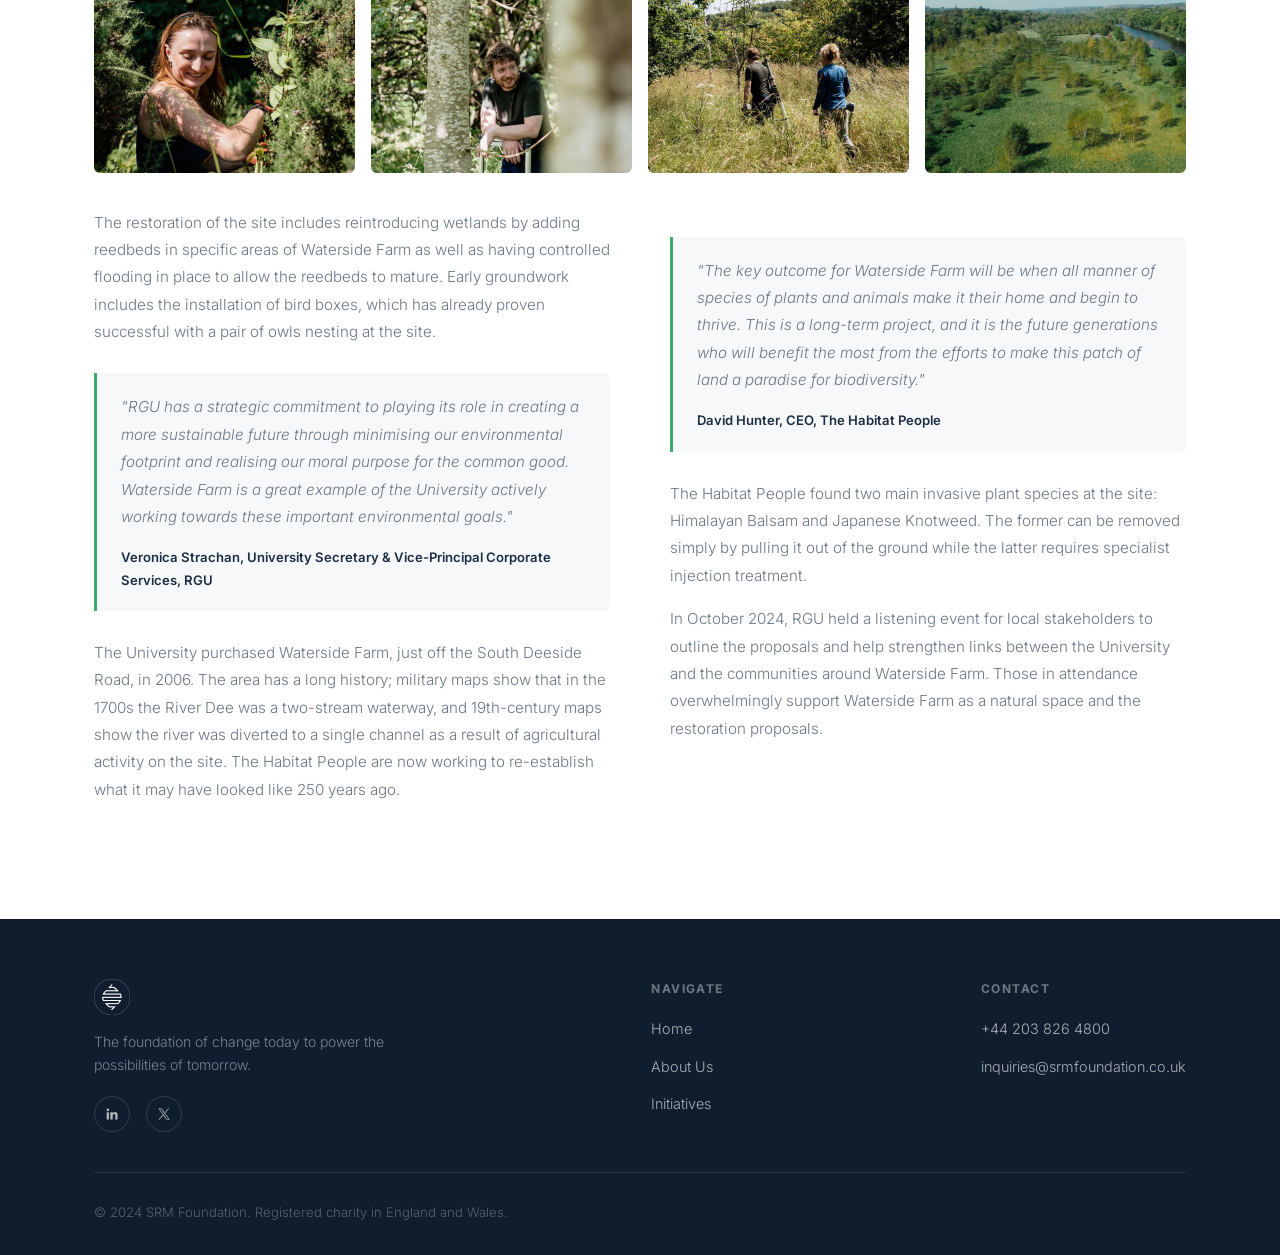
==== commit 48d4b404: "singlp" ====
--- a/index.html
+++ b/index.html
@@ -20,9 +20,11 @@
       <span></span>
     </button>
     <ul class="nav-links" id="navLinks">
-      <li><a href="#home">Home</a></li>
-      <li><a href="#about">About Us</a></li>
-      <li><a href="#initiatives">Initiatives</a></li>
+      <li><a href="/">Home</a></li>
+      <li><a href="/about-us">About Us</a></li>
+      <li><a href="/our-initiatives">Initiatives</a></li>
+      <li><a href="mailto:inquiries@srmfoundation.co.uk">Get Involved</a></li>
+      <li><a href="/blog" class="nav-cta">News</a></li>
     </ul>
   </div>
 </nav>
--- a/css/styles.css
+++ b/css/styles.css
@@ -738,3 +738,478 @@
 
   .footer-top { flex-direction: column; }
 }
+
+/* ============================================
+   ADDITIONS FOR SUBPAGES
+   ============================================ */
+
+/* ─── PAGE HERO (compact) ─── */
+.page-hero {
+  position: relative;
+  padding: 180px 0 80px;
+  background: var(--navy-dark);
+  overflow: hidden;
+}
+.page-hero-bg {
+  position: absolute; inset: 0;
+  background-size: cover;
+  background-position: center;
+}
+.page-hero-bg::after {
+  content:'';
+  position: absolute; inset: 0;
+  background: linear-gradient(135deg, rgba(28,46,68,0.88) 0%, rgba(28,46,68,0.65) 100%);
+}
+.page-hero-content {
+  position: relative; z-index: 2;
+  max-width: 1140px;
+  margin: 0 auto;
+  padding: 0 24px;
+  color: var(--white);
+}
+.page-hero .section-label { color: rgba(255,255,255,0.6); }
+.page-hero h1 {
+  font-size: clamp(2rem, 4vw, 3rem);
+  font-weight: 800;
+  color: var(--white);
+  line-height: 1.15;
+  margin-bottom: 16px;
+  max-width: 780px;
+}
+.page-hero p {
+  font-size: 1.1rem;
+  color: rgba(255,255,255,0.75);
+  font-weight: 300;
+  max-width: 640px;
+  line-height: 1.7;
+}
+.breadcrumb {
+  font-size: 12px;
+  letter-spacing: 0.12em;
+  text-transform: uppercase;
+  color: rgba(255,255,255,0.55);
+  margin-bottom: 20px;
+}
+.breadcrumb a { color: rgba(255,255,255,0.55); }
+.breadcrumb a:hover { color: var(--white); }
+.breadcrumb span { margin: 0 8px; }
+
+/* ─── ARTICLE / DOC LAYOUT ─── */
+.article {
+  background: var(--white);
+  padding: 80px 0 100px;
+}
+.article-inner {
+  max-width: 75ch;
+  margin: 0 auto;
+  padding: 0 24px;
+}
+.article-meta {
+  font-size: 0.82rem;
+  color: var(--grey-400);
+  font-weight: 500;
+  letter-spacing: 0.05em;
+  margin-bottom: 14px;
+  text-transform: uppercase;
+}
+.article-inner h1 {
+  font-size: clamp(1.8rem, 3.5vw, 2.5rem);
+  font-weight: 800;
+  color: var(--navy);
+  line-height: 1.2;
+  margin-bottom: 24px;
+}
+.article-inner h2 {
+  font-size: 1.4rem;
+  font-weight: 700;
+  color: var(--navy);
+  margin: 40px 0 14px;
+  line-height: 1.3;
+}
+.article-inner h3 {
+  font-size: 1.1rem;
+  font-weight: 700;
+  color: var(--navy);
+  margin: 30px 0 10px;
+}
+.article-inner p {
+  font-size: 1rem;
+  color: var(--grey-600);
+  line-height: 1.8;
+  font-weight: 400;
+  margin-bottom: 18px;
+}
+.article-inner strong { color: var(--navy); font-weight: 600; }
+.article-inner em { font-style: italic; color: var(--grey-600); }
+.article-inner ul, .article-inner ol {
+  margin: 0 0 20px 0;
+  padding-left: 22px;
+}
+.article-inner li {
+  font-size: 1rem;
+  color: var(--grey-600);
+  line-height: 1.8;
+  margin-bottom: 8px;
+}
+.article-inner blockquote {
+  margin: 28px 0;
+  padding: 18px 22px;
+  border-left: 3px solid var(--green-accent);
+  background: var(--grey-100);
+  border-radius: 0 6px 6px 0;
+  font-style: italic;
+  color: var(--grey-600);
+}
+.article-inner blockquote cite {
+  display: block;
+  margin-top: 10px;
+  font-size: 0.85rem;
+  font-style: normal;
+  font-weight: 600;
+  color: var(--navy);
+}
+.article-hero-img {
+  border-radius: 8px;
+  overflow: hidden;
+  margin: 0 auto 40px;
+  max-width: 1140px;
+  padding: 0 24px;
+}
+.article-hero-img img {
+  width: 100%;
+  aspect-ratio: 21/9;
+  object-fit: cover;
+  border-radius: 8px;
+}
+.article-inline-img {
+  margin: 32px 0;
+  border-radius: 6px;
+  overflow: hidden;
+}
+
+/* Legal-style numbered sections */
+.legal .article-inner h2 {
+  font-size: 1.2rem;
+  border-bottom: 1px solid var(--grey-200);
+  padding-bottom: 10px;
+}
+
+/* ─── ACCORDION ─── */
+.accordion { margin-top: 32px; }
+.accordion-item {
+  border: 1px solid var(--grey-200);
+  border-radius: 8px;
+  margin-bottom: 12px;
+  overflow: hidden;
+  background: var(--white);
+  transition: box-shadow 0.25s;
+}
+.accordion-item:hover { box-shadow: 0 4px 20px rgba(0,0,0,0.04); }
+.accordion-btn {
+  display: flex;
+  justify-content: space-between;
+  align-items: center;
+  width: 100%;
+  padding: 20px 24px;
+  background: transparent;
+  border: none;
+  font-family: 'Inter', sans-serif;
+  font-size: 1rem;
+  font-weight: 600;
+  color: var(--navy);
+  text-align: left;
+  cursor: pointer;
+  transition: background 0.2s;
+}
+.accordion-btn:hover { background: var(--grey-100); }
+.accordion-btn .plus {
+  width: 20px; height: 20px;
+  position: relative;
+  flex-shrink: 0;
+  transition: transform 0.3s;
+}
+.accordion-btn .plus::before,
+.accordion-btn .plus::after {
+  content: '';
+  position: absolute;
+  left: 50%; top: 50%;
+  background: var(--green-accent);
+  transform: translate(-50%, -50%);
+}
+.accordion-btn .plus::before { width: 14px; height: 2px; }
+.accordion-btn .plus::after { width: 2px; height: 14px; transition: transform 0.3s; }
+.accordion-item.open .accordion-btn .plus::after { transform: translate(-50%, -50%) rotate(90deg); }
+.accordion-content {
+  max-height: 0;
+  overflow: hidden;
+  transition: max-height 0.35s ease;
+}
+.accordion-content-inner {
+  padding: 0 24px 22px;
+  color: var(--grey-500);
+  font-weight: 300;
+  line-height: 1.75;
+  font-size: 0.95rem;
+}
+.accordion-content-inner p { margin-bottom: 12px; }
+.accordion-content-inner p:last-child { margin-bottom: 0; }
+
+/* ─── TRUSTEES / TEAM ─── */
+.trustees { background: var(--grey-100); }
+.trustees-grid {
+  display: grid;
+  grid-template-columns: repeat(2, 1fr);
+  gap: 24px;
+  margin-top: 48px;
+}
+.trustee-card {
+  background: var(--white);
+  border-radius: 8px;
+  padding: 32px;
+  border: 1px solid var(--grey-200);
+  transition: box-shadow 0.3s, transform 0.3s;
+}
+.trustee-card:hover {
+  box-shadow: 0 8px 30px rgba(0,0,0,0.06);
+  transform: translateY(-3px);
+}
+.trustee-card h3 {
+  font-size: 1.05rem;
+  font-weight: 700;
+  color: var(--navy);
+  margin-bottom: 6px;
+}
+.trustee-card .role {
+  font-size: 0.78rem;
+  font-weight: 600;
+  text-transform: uppercase;
+  letter-spacing: 0.1em;
+  color: var(--green-accent);
+  margin-bottom: 14px;
+}
+.trustee-card p {
+  font-size: 0.9rem;
+  color: var(--grey-500);
+  font-weight: 300;
+  line-height: 1.7;
+}
+.trustee-card .read-toggle {
+  margin-top: 12px;
+  font-size: 0.8rem;
+  font-weight: 600;
+  color: var(--navy);
+  cursor: pointer;
+  letter-spacing: 0.06em;
+  text-transform: uppercase;
+  background: none;
+  border: none;
+  padding: 0;
+  font-family: inherit;
+}
+.trustee-card .read-toggle:hover { color: var(--green-accent); }
+.trustee-bio {
+  max-height: 4.5em;
+  overflow: hidden;
+  transition: max-height 0.35s ease;
+  position: relative;
+}
+.trustee-bio::after {
+  content: '';
+  position: absolute; left: 0; right: 0; bottom: 0;
+  height: 1.4em;
+  background: linear-gradient(to bottom, rgba(255,255,255,0), var(--white));
+  pointer-events: none;
+  transition: opacity 0.2s;
+}
+.trustee-card.expanded .trustee-bio { max-height: 100em; }
+.trustee-card.expanded .trustee-bio::after { opacity: 0; }
+@media (max-width: 720px) {
+  .trustees-grid { grid-template-columns: 1fr; }
+}
+
+/* ─── NEWS ARCHIVE ─── */
+.news-archive { background: var(--grey-100); }
+.news-grid {
+  display: grid;
+  grid-template-columns: repeat(3, 1fr);
+  gap: 28px;
+  margin-top: 48px;
+}
+.news-card-simple {
+  background: var(--white);
+  border-radius: 8px;
+  overflow: hidden;
+  border: 1px solid var(--grey-200);
+  transition: box-shadow 0.3s, transform 0.3s;
+  display: flex;
+  flex-direction: column;
+}
+.news-card-simple:hover {
+  box-shadow: 0 8px 30px rgba(0,0,0,0.08);
+  transform: translateY(-4px);
+}
+.news-card-simple .thumb {
+  aspect-ratio: 16/10;
+  overflow: hidden;
+}
+.news-card-simple .thumb img {
+  width: 100%; height: 100%;
+  object-fit: cover;
+  transition: transform 0.5s;
+}
+.news-card-simple:hover .thumb img { transform: scale(1.05); }
+.news-card-simple .body {
+  padding: 24px 24px 28px;
+  display: flex;
+  flex-direction: column;
+  flex: 1;
+}
+.news-card-simple .meta {
+  font-size: 0.75rem;
+  color: var(--grey-400);
+  letter-spacing: 0.08em;
+  text-transform: uppercase;
+  font-weight: 600;
+  margin-bottom: 10px;
+}
+.news-card-simple h3 {
+  font-size: 1.05rem;
+  font-weight: 700;
+  color: var(--navy);
+  line-height: 1.4;
+  margin-bottom: 14px;
+  flex: 1;
+}
+.news-card-simple .read-more {
+  font-size: 0.78rem;
+  margin-top: auto;
+}
+@media (max-width: 960px) {
+  .news-grid { grid-template-columns: 1fr 1fr; }
+}
+@media (max-width: 640px) {
+  .news-grid { grid-template-columns: 1fr; }
+}
+
+/* ─── OBJECTIVES CARDS (about) ─── */
+.objectives-grid {
+  display: grid;
+  grid-template-columns: repeat(3, 1fr);
+  gap: 24px;
+  margin-top: 48px;
+}
+.objective-card {
+  background: var(--white);
+  border: 1px solid var(--grey-200);
+  border-radius: 8px;
+  padding: 32px 28px;
+  transition: box-shadow 0.3s, transform 0.3s;
+}
+.objective-card:hover {
+  box-shadow: 0 8px 30px rgba(0,0,0,0.06);
+  transform: translateY(-3px);
+}
+.objective-card .num {
+  font-size: 0.8rem;
+  font-weight: 700;
+  letter-spacing: 0.1em;
+  color: var(--green-accent);
+  margin-bottom: 10px;
+}
+.objective-card h3 {
+  font-size: 1rem;
+  font-weight: 700;
+  color: var(--navy);
+  margin-bottom: 12px;
+  line-height: 1.35;
+}
+.objective-card p {
+  font-size: 0.9rem;
+  color: var(--grey-500);
+  font-weight: 300;
+  line-height: 1.7;
+}
+@media (max-width: 960px) {
+  .objectives-grid { grid-template-columns: 1fr 1fr; }
+}
+@media (max-width: 640px) {
+  .objectives-grid { grid-template-columns: 1fr; }
+}
+
+/* ─── CTA STRIP ─── */
+.cta-strip {
+  background: var(--navy);
+  color: var(--white);
+  padding: 60px 0;
+  text-align: center;
+}
+.cta-strip h2 {
+  color: var(--white);
+  font-size: 1.6rem;
+  font-weight: 700;
+  margin-bottom: 12px;
+}
+.cta-strip p {
+  color: rgba(255,255,255,0.7);
+  font-weight: 300;
+  max-width: 560px;
+  margin: 0 auto 24px;
+}
+
+/* Back-to-top for long docs */
+.back-top {
+  position: fixed;
+  right: 24px;
+  bottom: 24px;
+  width: 44px; height: 44px;
+  border-radius: 50%;
+  background: var(--navy);
+  color: var(--white);
+  border: none;
+  display: none;
+  align-items: center;
+  justify-content: center;
+  cursor: pointer;
+  z-index: 90;
+  box-shadow: 0 4px 20px rgba(0,0,0,0.15);
+  transition: background 0.2s;
+}
+.back-top:hover { background: var(--green-accent); }
+.back-top.show { display: flex; }
+.back-top svg { width: 20px; height: 20px; stroke: currentColor; fill: none; stroke-width: 2; }
+
+/* Legal pages — align article content to same left edge as page-hero */
+.legal .article-inner {
+  max-width: 1140px;
+  margin: 0 auto;
+  padding: 0 24px;
+}
+.legal .article-inner > * {
+  max-width: 75ch;
+  margin-left: 0;
+  margin-right: auto;
+}
+
+/* Article without a hero — clear the fixed nav plus 50px breathing room */
+.article.no-hero { padding-top: 130px; }
+
+
+/* News CTA — ghost button in nav */
+.nav-links a.nav-cta {
+  border: 1px solid var(--navy);
+  padding: 8px 18px;
+  border-radius: 8px;
+  transition: background 0.2s, color 0.2s, border-color 0.2s;
+}
+.nav-links a.nav-cta:hover {
+  background: var(--navy);
+  color: var(--white);
+  border-color: var(--navy);
+}
+@media (max-width: 640px) {
+  .nav-links a.nav-cta {
+    border: none;
+    padding: 0;
+    border-radius: 0;
+  }
+}
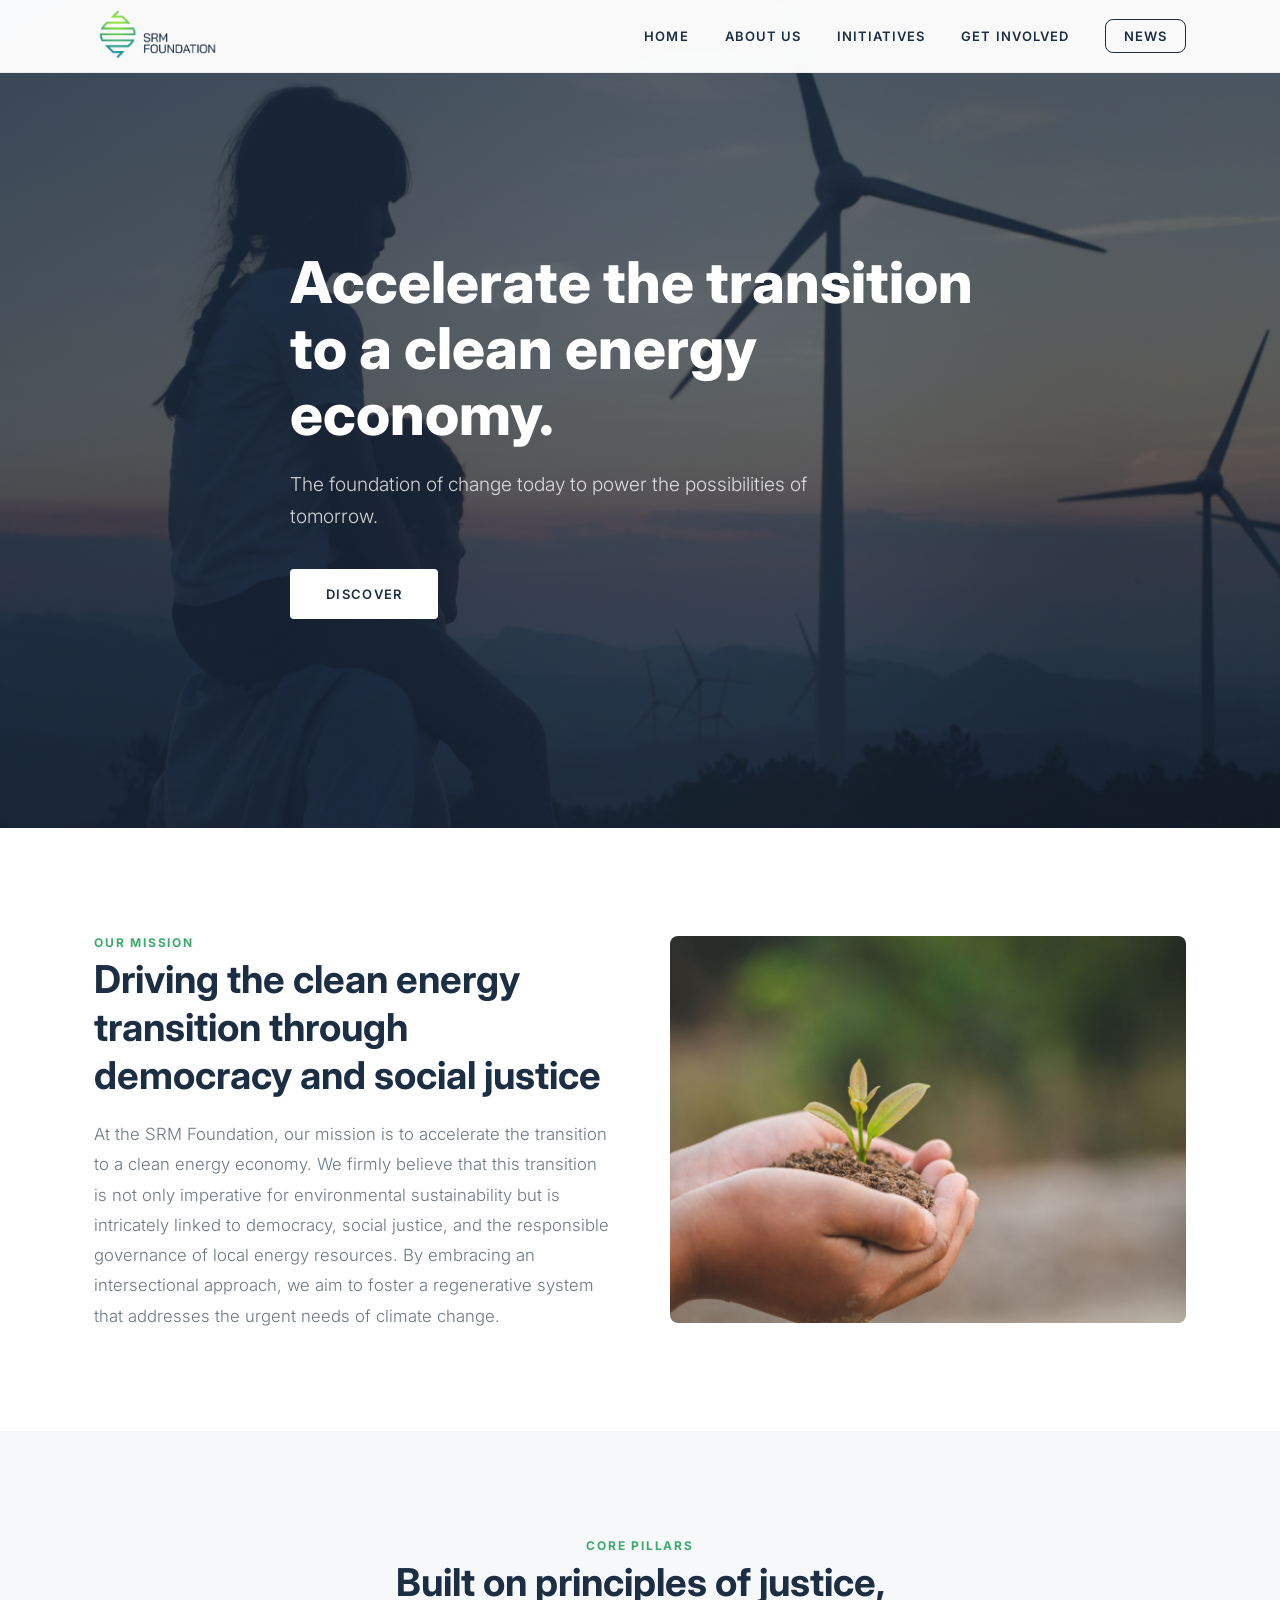
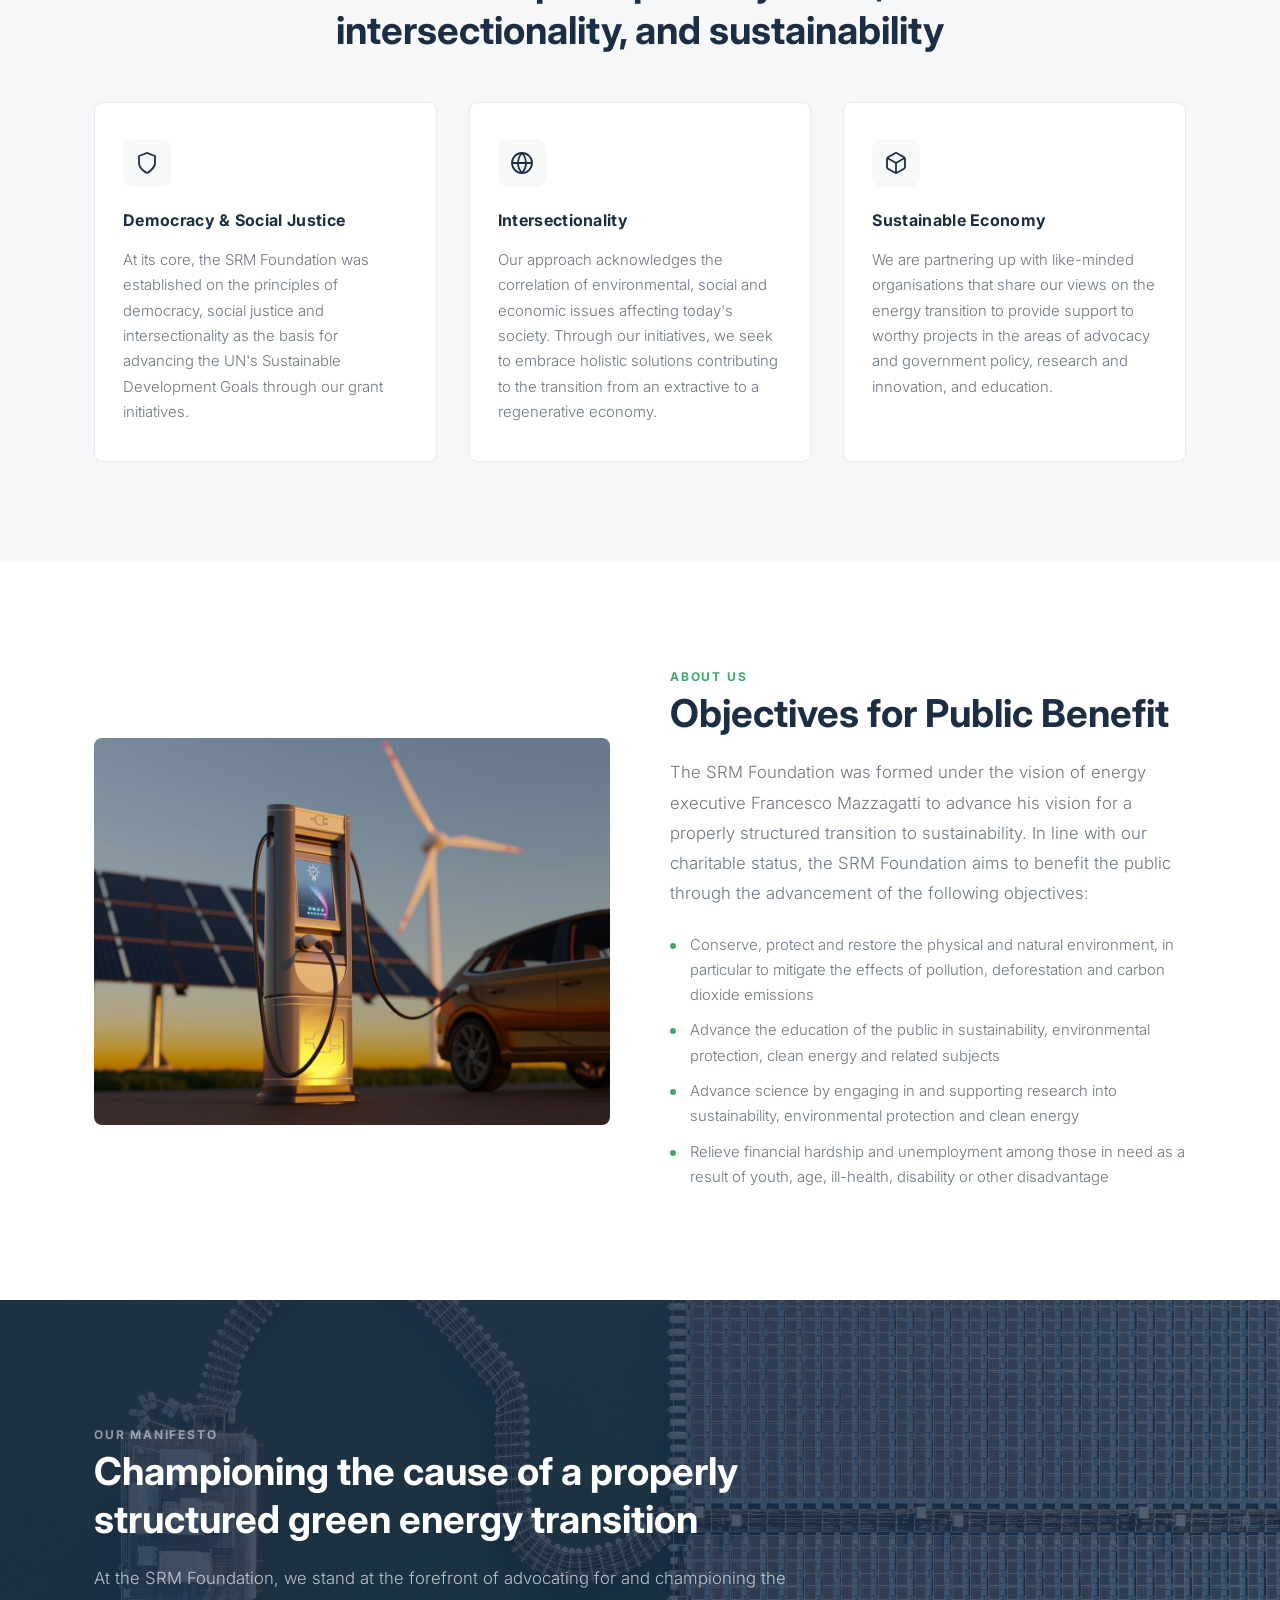
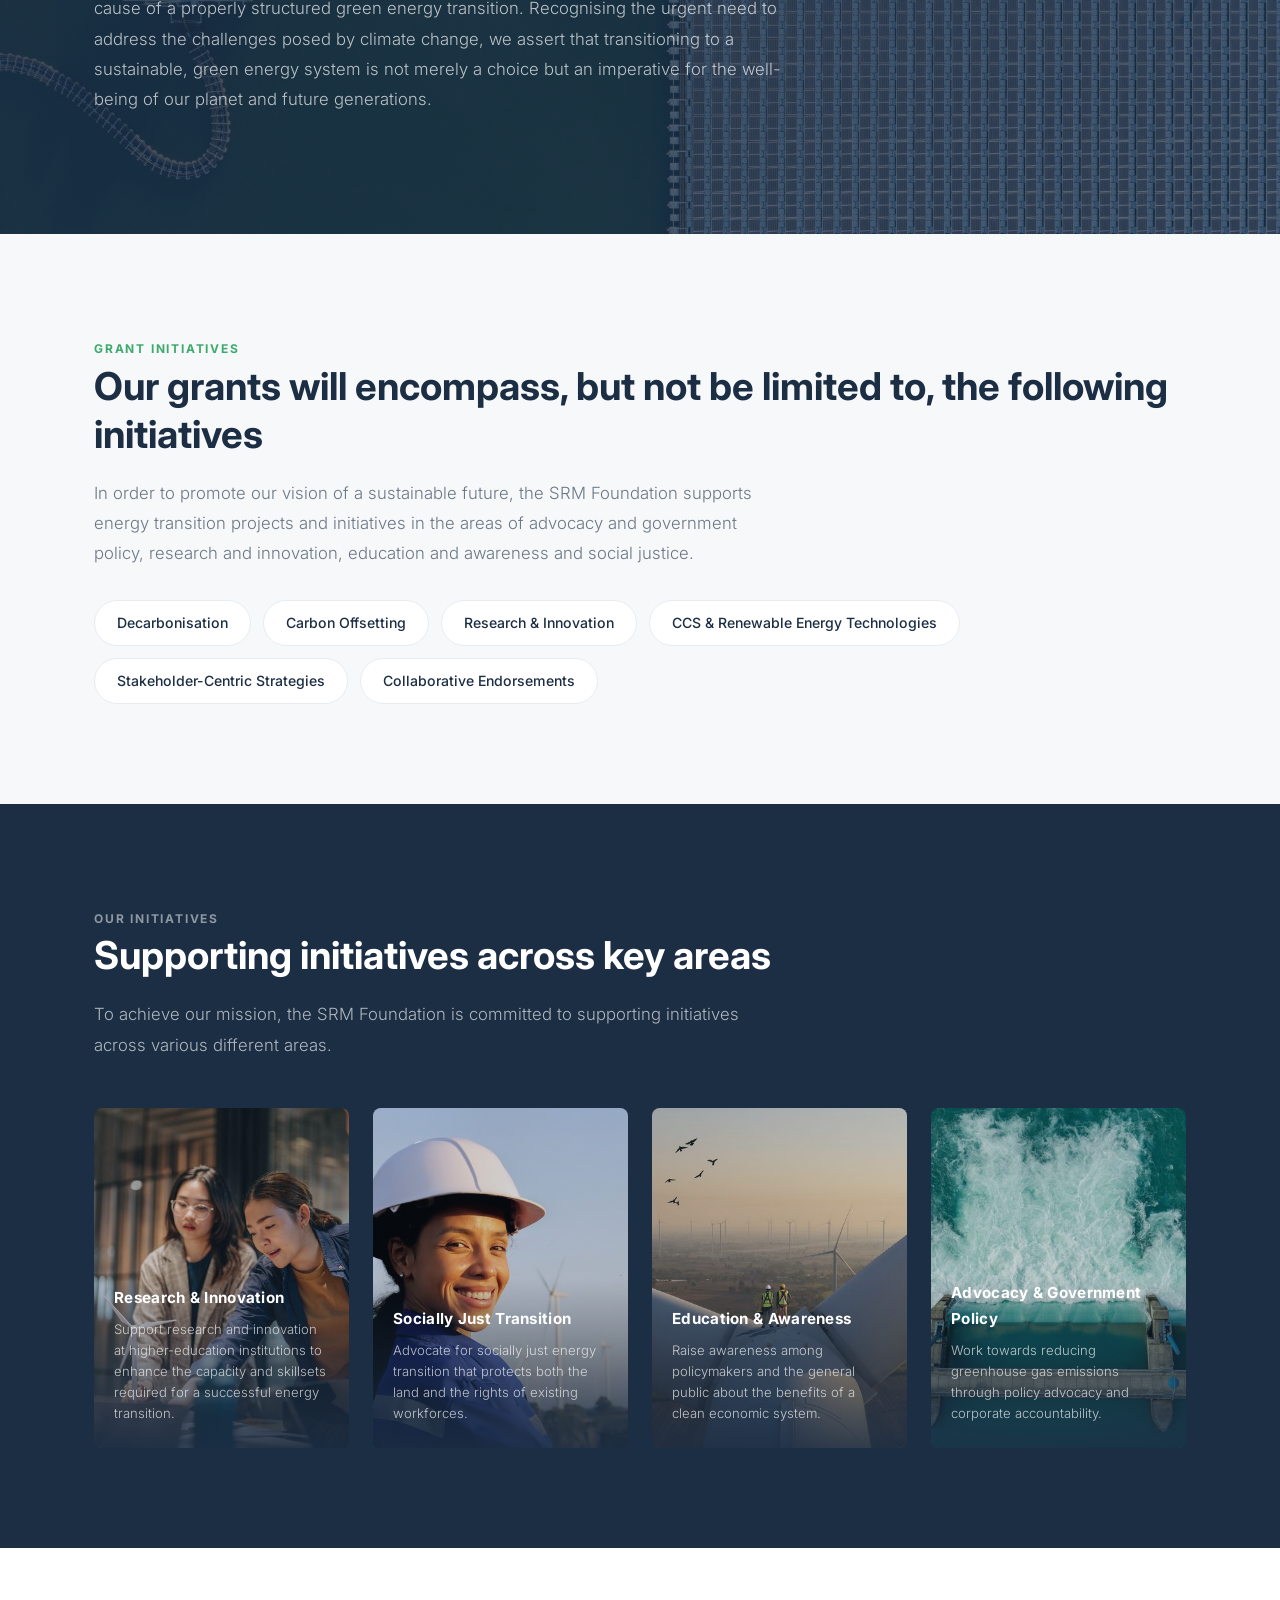
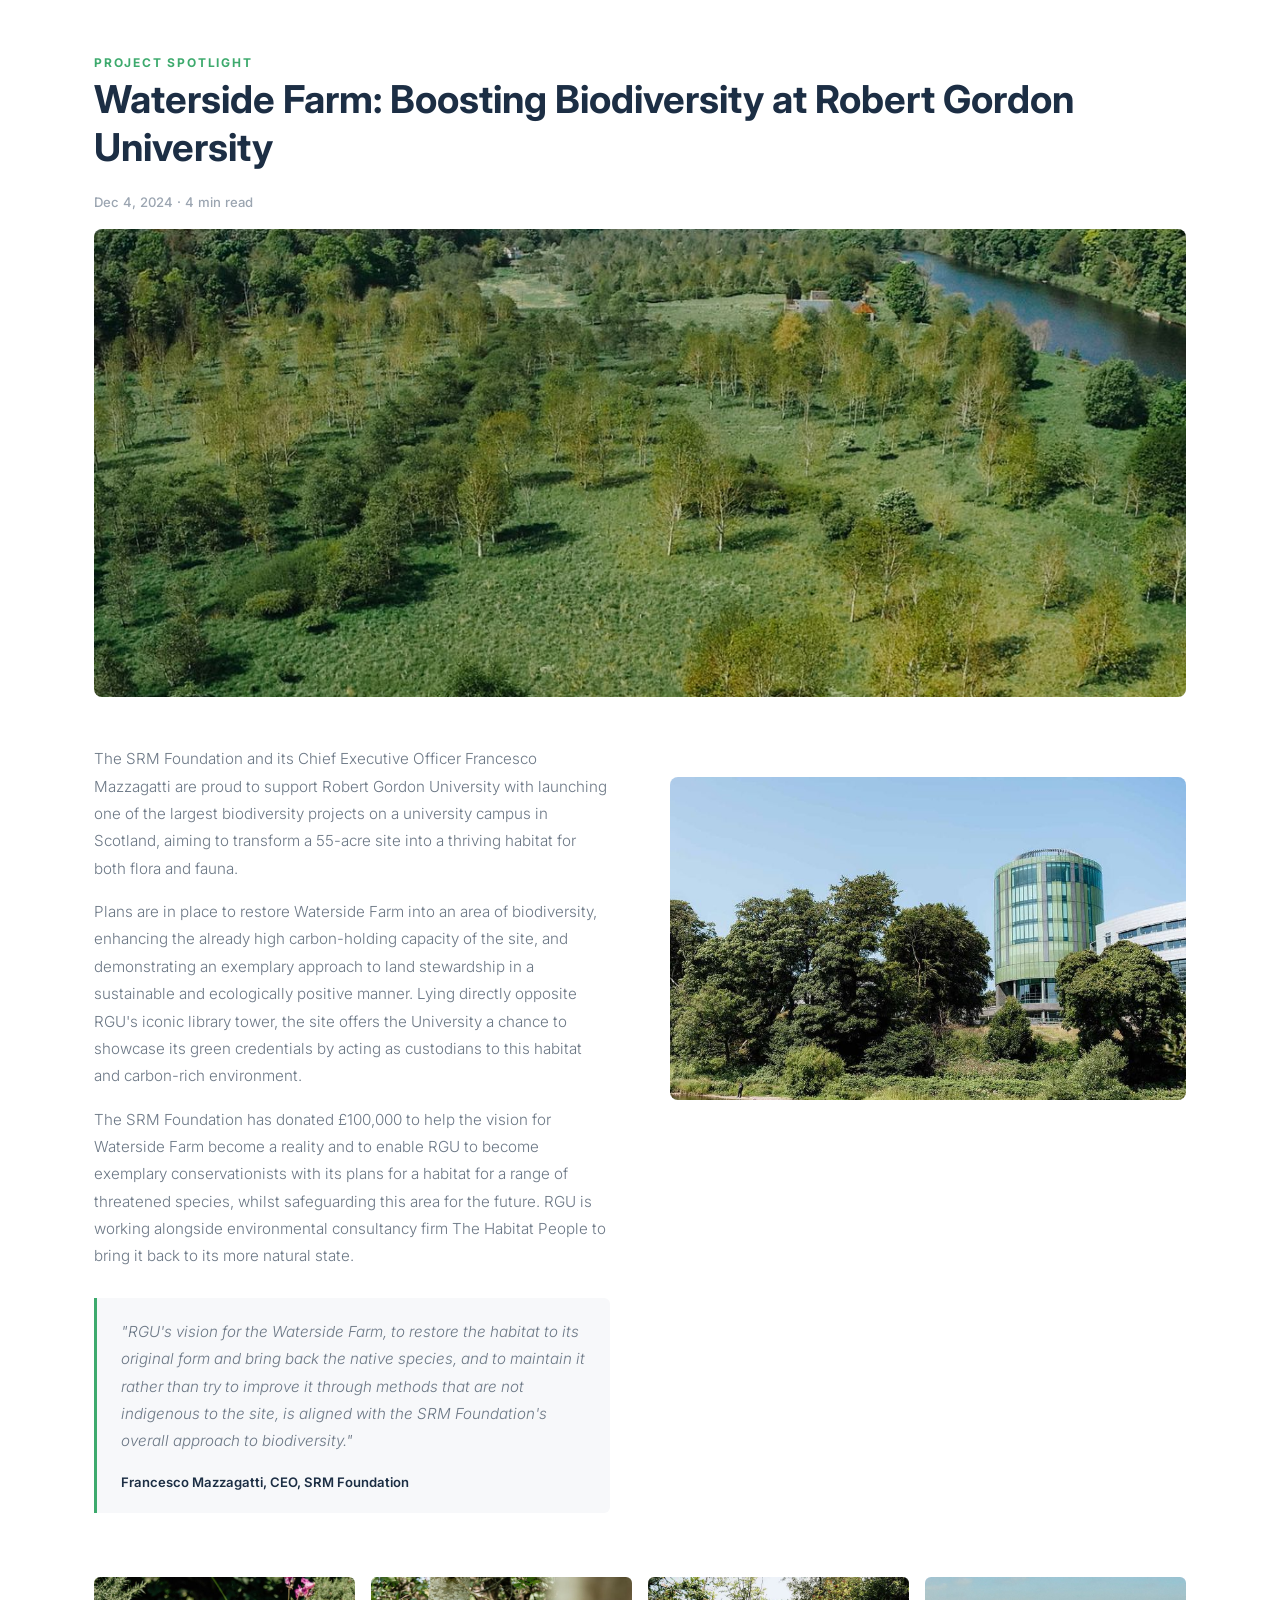
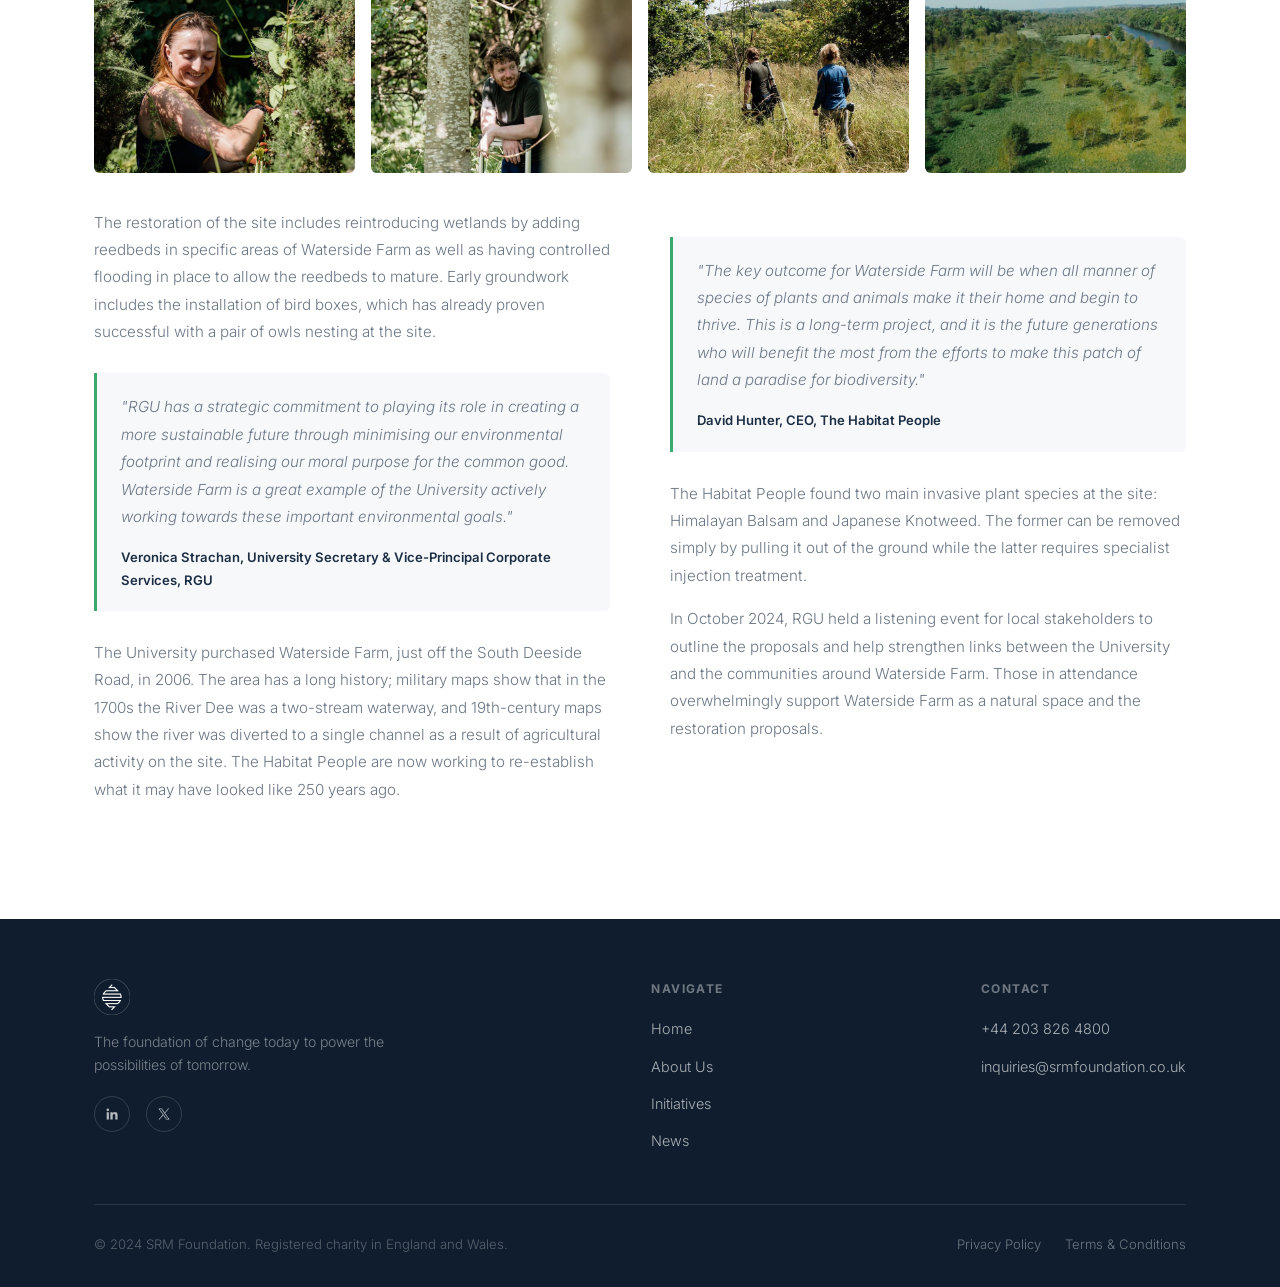
==== commit e960bf20: "links and stuff" ====
--- a/index.html
+++ b/index.html
@@ -246,9 +246,10 @@
       <div class="footer-nav">
         <h4>Navigate</h4>
         <ul>
-          <li><a href="#home">Home</a></li>
-          <li><a href="#about">About Us</a></li>
-          <li><a href="#initiatives">Initiatives</a></li>
+          <li><a href="/">Home</a></li>
+          <li><a href="/about-us">About Us</a></li>
+          <li><a href="/our-initiatives">Initiatives</a></li>
+          <li><a href="/blog">News</a></li>
         </ul>
       </div>
       <div class="footer-nav">
@@ -261,6 +262,10 @@
     </div>
     <div class="footer-bottom">
       <p>&copy; 2024 SRM Foundation. Registered charity in England and Wales.</p>
+      <div class="footer-legal">
+        <a href="/privacypolicy">Privacy Policy</a>
+        <a href="/terms-and-conditions">Terms &amp; Conditions</a>
+      </div>
     </div>
   </div>
 </footer>
--- a/css/styles.css
+++ b/css/styles.css
@@ -1213,3 +1213,14 @@
     border-radius: 0;
   }
 }
+
+
+/* Footer legal links */
+.footer-legal { display: flex; gap: 24px; }
+.footer-legal a {
+  font-size: 0.82rem;
+  color: rgba(255,255,255,0.4);
+  font-weight: 300;
+  transition: color 0.2s;
+}
+.footer-legal a:hover { color: var(--white); }
